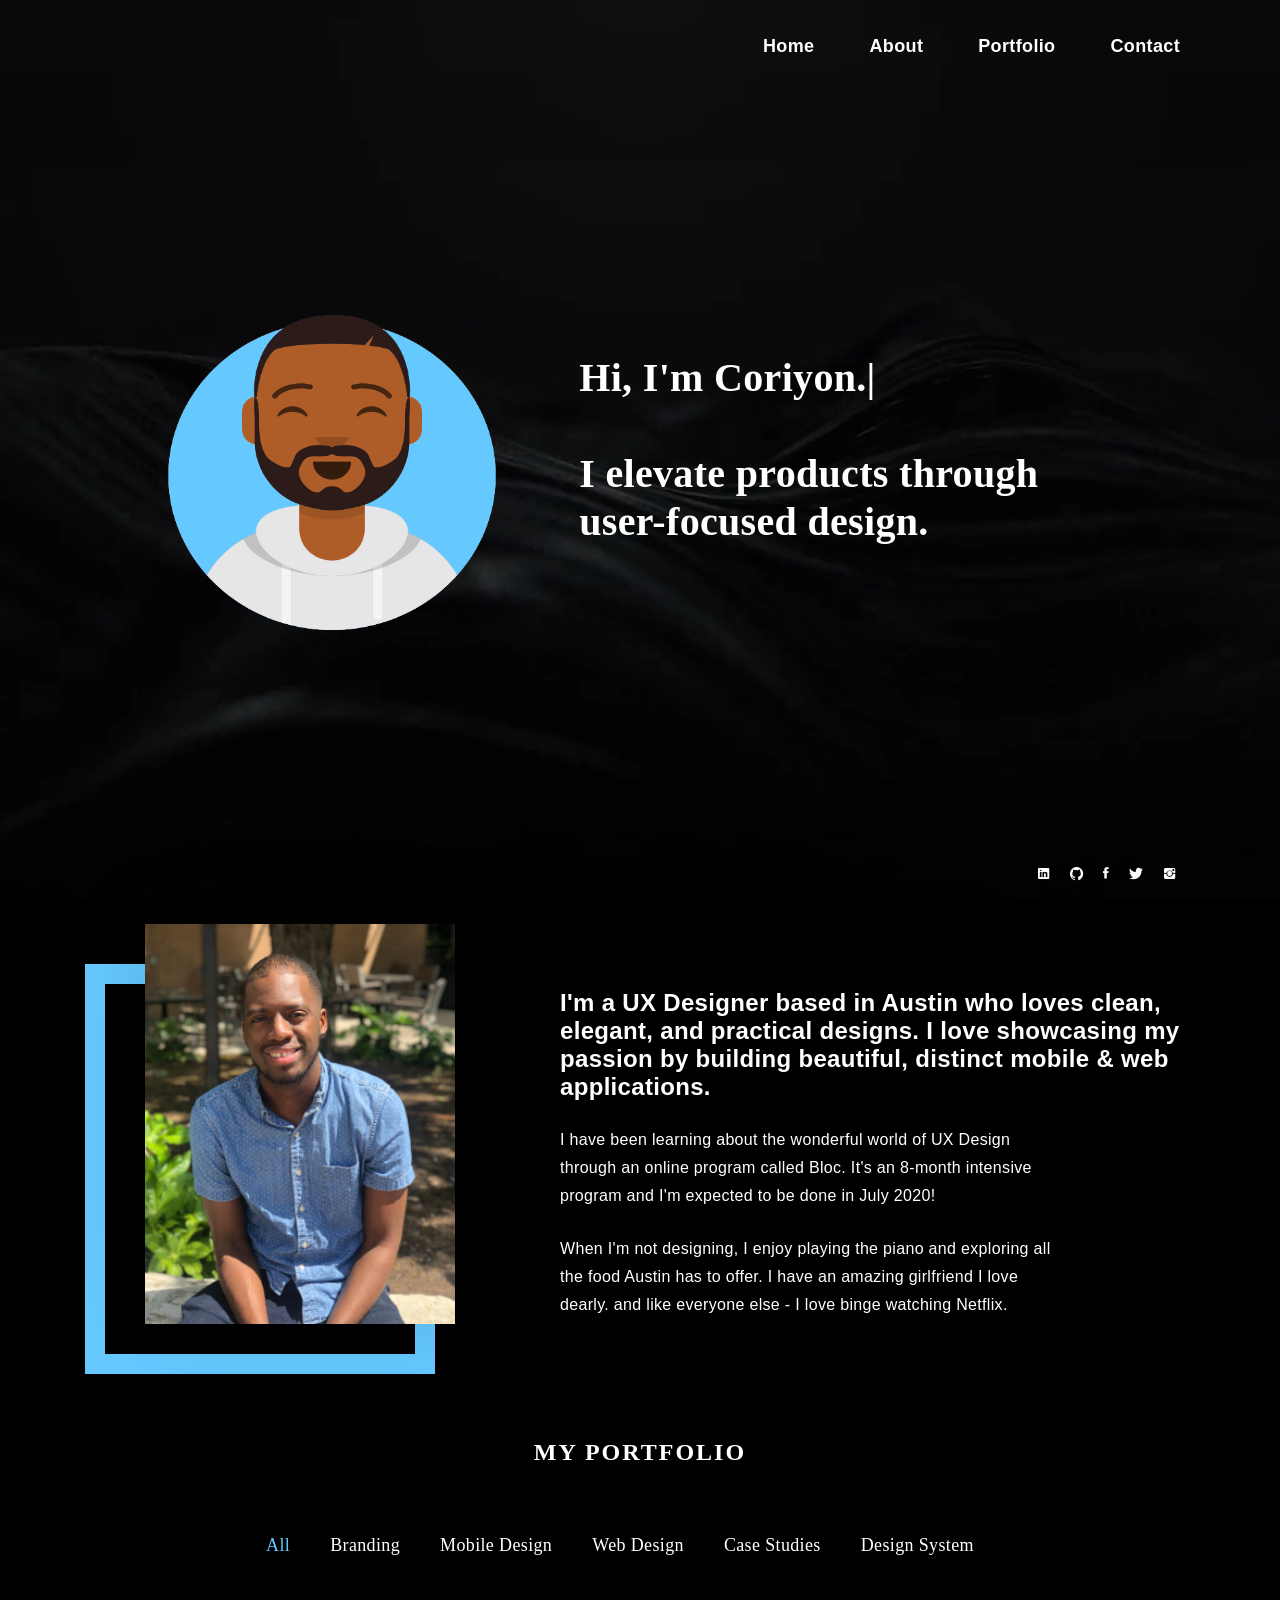
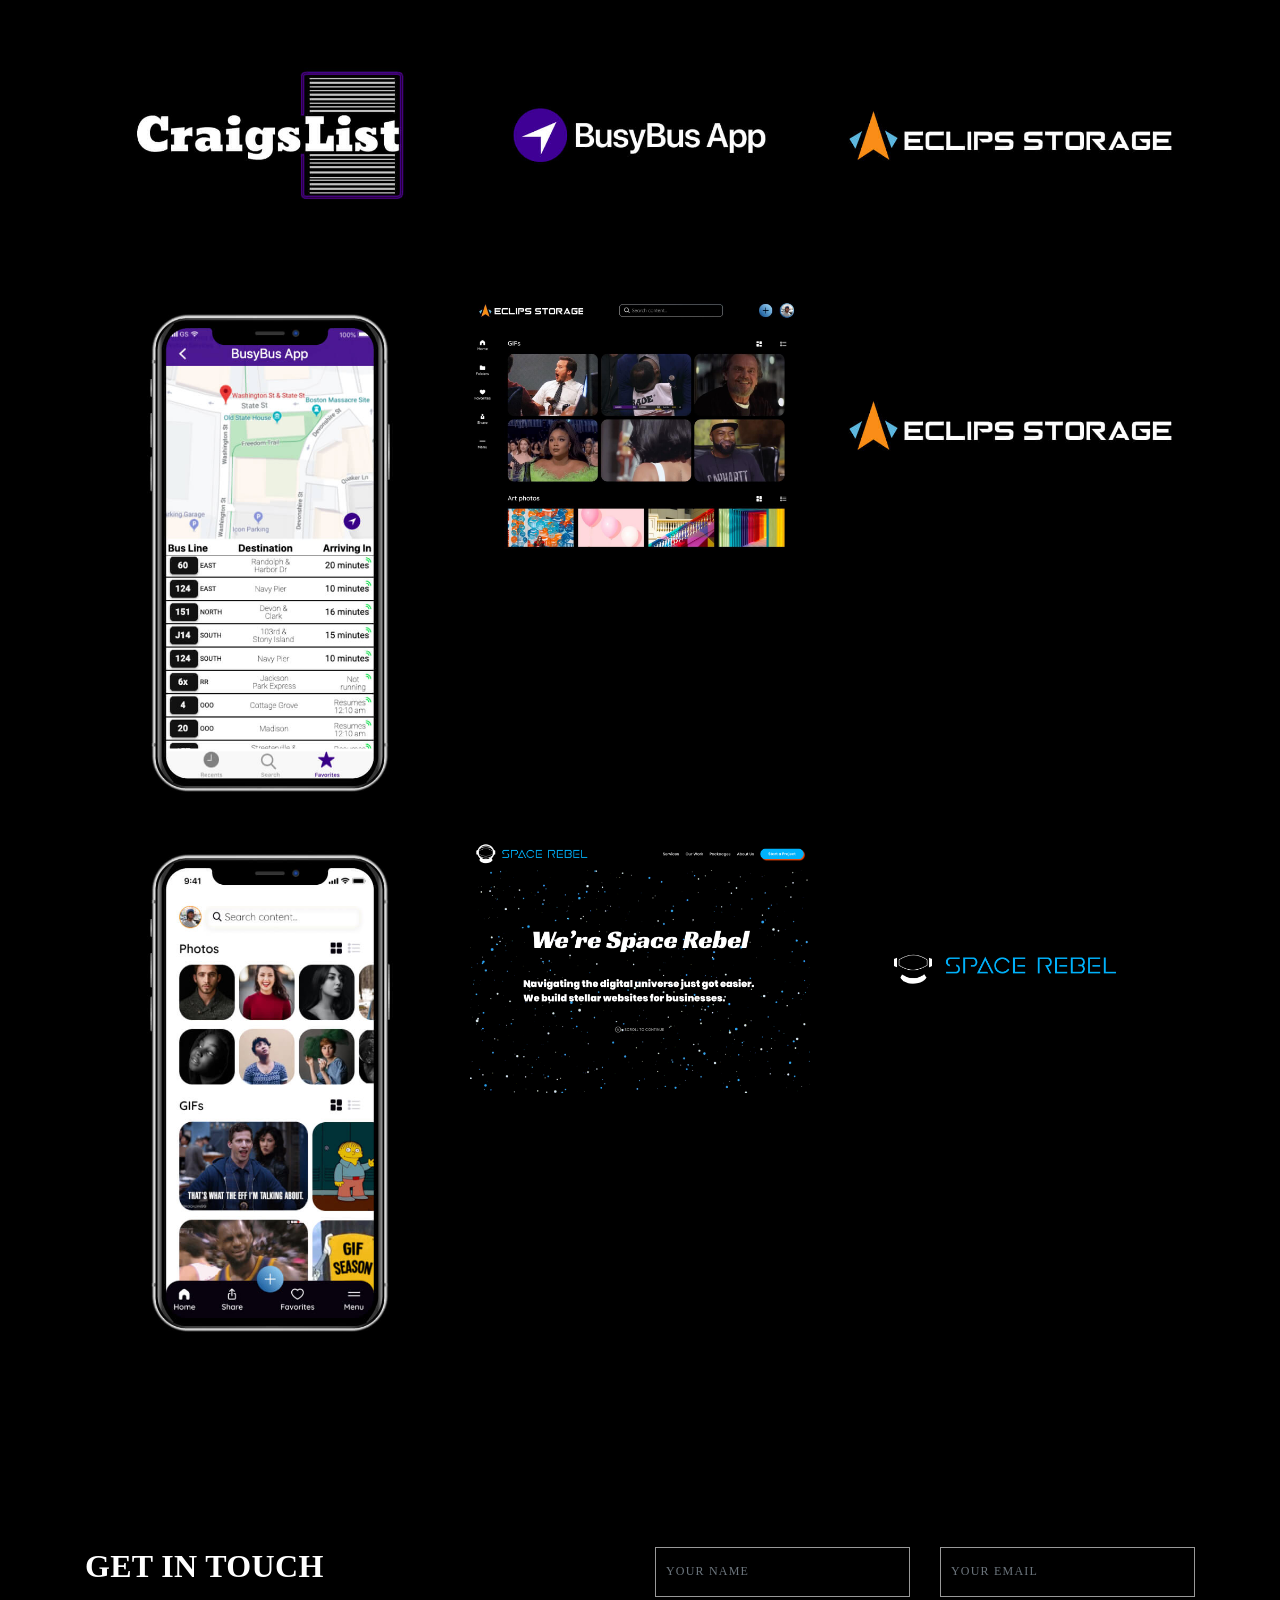
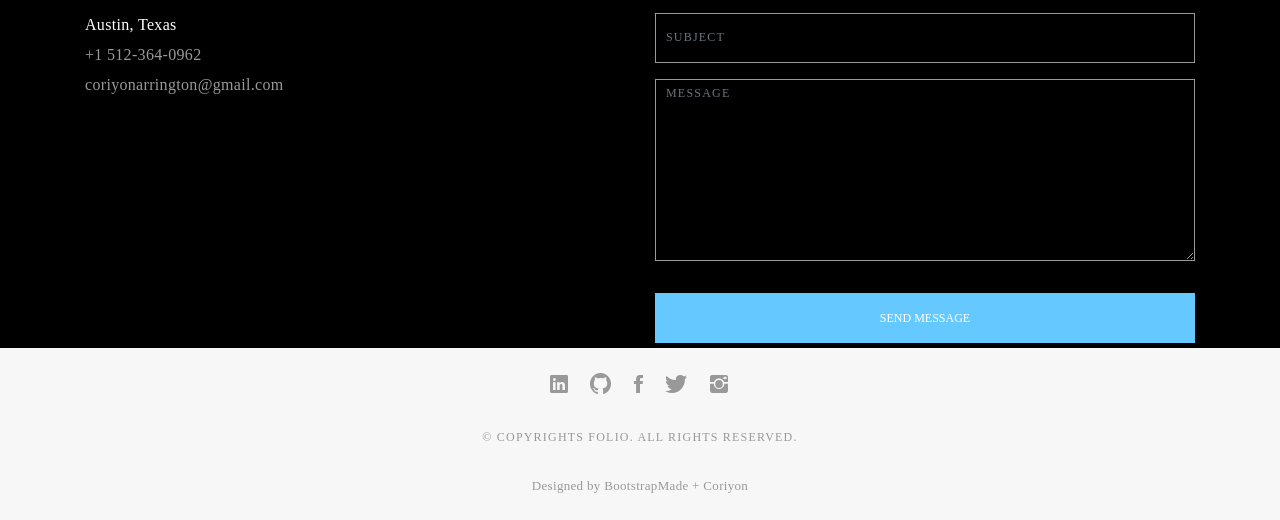
==== index.html @ 3fc9a08c "stopped call link from opening in new browser" ====
<!DOCTYPE html>
<html lang="en">
  <head>
    <meta charset="utf-8" />
    <meta content="width=device-width, initial-scale=1.0" name="viewport" />

    <title>Coriyon Arrington</title>

    <meta property='og:title' content="Coriyon Arrington's Portfolio" />
    <meta property='og:image' content="assets/img/linkshare.jpg" />
    <meta property="og:description" content="I'm a UX Designer based in Austin who loves clean, elegant,
    and practical designs..." />
    <meta property="og:url"content="https://coriyon.com/" />

    <meta name="facebook:" content="assets/img/facebook.jpg">
    <meta name="twitter:" content="assets/img/linkedin.jpg">

    <!-- Favicons -->
    <link href="assets/img/avataaars.png" rel="icon" />
    <link href="assets/img/apple-touch-icon.png" rel="apple-touch-icon" />

    <!-- Google Fonts -->
    <link
      href="https://fonts.googleapis.com/css?family=Poppins:300,300i,400,400i,500,500i,600,600i,700,700i|Playfair+Display:400,400i,500,500i,600,600i,700,700i,900,900i"
      rel="stylesheet"
    />

    <!-- Vendor CSS Files -->
    <link
      href="assets/vendor/bootstrap/css/bootstrap.min.css"
      rel="stylesheet"
    />
    <link href="assets/vendor/hover/hover.min.css" rel="stylesheet" />
    <link href="assets/vendor/ionicons/css/ionicons.min.css" rel="stylesheet" />
    <link href="assets/vendor/venobox/venobox.css" rel="stylesheet" />
    <link
      href="assets/vendor/owl.carousel/assets/owl.carousel.min.css"
      rel="stylesheet"
    />

    <!-- Template Main CSS File -->
    <link href="assets/css/style.css" rel="stylesheet" />

    <!-- =======================================================
  * Template Name: Folio - v2.0.1
  * Template URL: https://bootstrapmade.com/folio-bootstrap-portfolio-template/
  * Author: BootstrapMade.com
  * License: https://bootstrapmade.com/license/
  ======================================================== -->
  </head>

  <body>
    <!-- ======= Navbar ======= -->
    <nav id="main-nav">
      <div class="row">
        <div class="container">
          <!-- <div class="logo">
          <a href="index.html"><img src="assets/img/logo.png" alt="logo"></a>
        </div> -->

          <div class="responsive">
            <i data-icon="m" class="ion-navicon-round"></i>
          </div>

          <ul class="nav-menu list-unstyled">
            <li><a href="#hero" class="smoothScroll">Home</a></li>
            <li><a href="#about" class="smoothScroll">About</a></li>
            <li><a href="#portfolio" class="smoothScroll">Portfolio</a></li>
            <!-- <li><a href="#journal" class="smoothScroll">Blog</a></li> -->
            <li><a href="#contact" class="smoothScroll">Contact</a></li>
          </ul>
        </div>
      </div>
    </nav>
    <!-- End Navbar -->

    <!-- ======= Hero Section ======= -->
    <div id="hero" class="home">
      <div class="container">
        <div class="hero-content">
          <img id="avataaars" src="assets/img/avataaars.png" alt="avatar" />
          <h1>
            Hi, I'm <span class="typed"></span><br /><br />I elevate products
            through<br />
            user-focused design.
          </h1>
          <p class="typed-items" data-typed-person="Coriyon."></p>
          <video id="VideoBG" poster="poster.jpg" playsinline autoplay muted loop>
            <source src="video-bg.mp4" type="video/mp4" />
            <source src="video-bg.webm" type="video/webm" />
          </video>
          <ul class="list-unstyled list-social">
            <li>
              <a href="https://www.linkedin.com/in/coriyonarrington/"
                ><i class="ion-social-linkedin"></i
              ></a>
            </li>
            <li>
              <a href="https://github.com/CoriyonArrington"
                ><i class="ion-social-github"></i
              ></a>
            </li>
            <li>
              <a href="https://www.facebook.com/coriyon"
                ><i class="ion-social-facebook"></i
              ></a>
            </li>
            <li>
              <a href="https://twitter.com/TheCoriSmoove"
                ><i class="ion-social-twitter"></i
              ></a>
            </li>
            <li>
              <a href="https://www.instagram.com/coriyonnn/"
                ><i class="ion-social-instagram"></i
              ></a>
            </li>
          </ul>
        </div>
      </div>
    </div>
    <!-- End Hero -->

    <main id="main">
      <!-- ======= About Section ======= -->
      <div id="about" class="paddsection">
        <div class="container">
          <div class="row justify-content-between">
            <div class="col-lg-4">
              <div class="div-img-bg">
                <div class="about-img">
                  <img
                    src="assets/img/me.jpg"
                    class="img-responsive"
                    alt="me"
                  />
                </div>
              </div>
            </div>

            <div class="col-lg-7">
              <div class="about-descr">
                <p class="p-heading">
                  I'm a UX Designer based in Austin who loves clean, elegant,
                  and practical designs. I love showcasing my passion by building beautiful, distinct mobile & web applications.
                </p>

                 <p class="separator">
                   I have been learning about the wonderful world of UX Design through an online program called Bloc. It's an 8-month intensive program and I'm expected to be done in July 2020!
                 </p>

                <p class="separator">
                  When I'm not designing, I enjoy playing the piano and
                  exploring all the food Austin has to offer. I have an amazing
                  girlfriend I love dearly. and like everyone else - I love binge
                  watching Netflix.
                </p>
              </div>
            </div>
          </div>
        </div>
      </div>
      <!-- End About Section -->

      <!-- ======= Services Section ======= -->
      <!-- <div id="services">
      <div class="container">

        <div class="services-carousel owl-theme">

          <div class="services-block">

            <i class="ion-ios-browsers-outline"></i>
            <span>UI/UX DESIGN</span>
            <p class="separator">To an English person, it will seem like simplified English,told me what </p>

          </div>

          <div class="services-block">

            <i class="ion-ios-lightbulb-outline"></i>
            <span>BRAND IDENTITY</span>
            <p class="separator">To an English person, it will seem like simplified English,told me what </p>

          </div>

          <div class="services-block">

            <i class="ion-ios-color-wand-outline"></i>
            <span>WEB DESIGN</span>
            <p class="separator">To an English person, it will seem like simplified English,told me what </p>

          </div>

          <div class="services-block">

            <i class="ion-social-android-outline"></i>
            <span>MOBILE APPS</span>
            <p class="separator">To an English person, it will seem like simplified English,told me what </p>

          </div>

          <div class="services-block">

            <i class="ion-ios-analytics-outline"></i>
            <span>Analytics</span>
            <p class="separator">To an English person, it will seem like simplified English,told me what </p>

          </div>

          <div class="services-block">

            <i class="ion-ios-camera-outline"></i>
            <span>PHOTOGRAPHY</span>
            <p class="separator">To an English person, it will seem like simplified English,told me what </p>

          </div>

        </div>

      </div>

    </div><!-- End Services Section -->

      <!-- ======= Portfolio Section ======= -->
      <div id="portfolio" class="text-center paddsection">
        <div class="container">
          <div class="section-title text-center">
            <h2>My Portfolio</h2>
          </div>
        </div>

        <div class="container">
          <div class="row">
            <div class="col-md-12">
              <div class="portfolio-list">
                <ul class="nav list-unstyled" id="portfolio-flters">
                  <li class="filter filter-active" data-filter=".all">all</li>
                  <li class="filter" data-filter=".branding">branding</li>
                  <li class="filter" data-filter=".mockups">mobile design</li>
                  <li class="filter" data-filter=".webdesign">web design</li>
                  <li class="filter" data-filter=".casestudies">case studies</li>
                  <li class="filter" data-filter=".designsystem">design system</li>
                  <!-- <li class="filter" data-filter=".photography">photography</li> -->
                </ul>
              </div>

              <div class="portfolio-container">
                <div class="col-lg-4 col-md-6 portfolio-thumbnail all branding">
                  <a
                    class="popup-img"
                    href="https://www.figma.com/proto/xo00ZZnhO0f7jzDENdCLJH/Craigslist-Logo-Redesign?node-id=17%3A0&viewport=174%2C406%2C0.5116689205169678&scaling=scale-down-width"
                  >
                    <img src="assets/img/portfolio/1.jpg" alt="img" />
                  </a>
                </div>

                <div
                  class="col-lg-4 col-md-6 portfolio-thumbnail all casestudies"
                >
                  <a
                    class="popup-img"
                    href="https://my.visme.co/view/ojqr3yve-fundamentals-presentation-4"
                  >
                    <img src="assets/img/portfolio/7.jpg" alt="img" />
                  </a>
                </div>

                <div class="col-lg-4 col-md-6 portfolio-thumbnail all branding">
                  <a
                    class="popup-img"
                    href="https://www.figma.com/proto/FJ9Vb8gAfj0sWk7hQT8lwo/UX-Intensive?node-id=585%3A21716&viewport=1032%2C840%2C0.057067811489105225&scaling=scale-down-width"
                  >
                    <img src="assets/img/portfolio/3.jpg" alt="img" />
                  </a>
                </div>

                <div class="col-lg-4 col-md-6 portfolio-thumbnail all mockups">
                  <a class="popup-img" href="https://coriyonarrington.github.io/frontend-challenge/">
                    <img src="assets/img/portfolio/2.jpg" alt="img" />
                  </a>
                </div>

                <div
                  class="col-lg-4 col-md-6 portfolio-thumbnail webdesign"
                >
                  <a
                    class="popup-img"
                    href="https://www.figma.com/proto/FJ9Vb8gAfj0sWk7hQT8lwo/UX-Intensive?node-id=563%3A6667&viewport=-577%2C-468%2C0.09053030610084534&scaling=scale-down-width"
                  >
                    <img srcset="assets/img/portfolio/6.jpg 340w" alt="img" />
                  </a>
                </div>

                <div class="col-lg-4 col-md-6 portfolio-thumbnail casestudies">
                  <a
                    class="popup-img"
                    href="https://www.figma.com/proto/FJ9Vb8gAfj0sWk7hQT8lwo/UX-Intensive?node-id=691%3A25486&viewport=629%2C325%2C0.05882430449128151&scaling=scale-down-width"
                  >
                    <img src="assets/img/portfolio/3.jpg" alt="img" />
                  </a>
                </div>

                <div class="col-lg-4 col-md-6 portfolio-thumbnail all mockups">
                  <a
                    class="popup-img"
                    href="https://www.figma.com/proto/FJ9Vb8gAfj0sWk7hQT8lwo/UX-Intensive?node-id=180%3A945&viewport=62%2C366%2C0.0221002995967865&scaling=scale-down"
                  >
                    <img src="assets/img/portfolio/4.jpg" alt="img" />
                  </a>
                </div>

                <div
                  class="col-lg-4 col-md-6 portfolio-thumbnail all webdesign"
                >
                  <a
                    class="popup-img"
                    href="https://www.figma.com/proto/s2TnXNvW1nibCOChJrGayd/Our-Portfolio-Website?node-id=412%3A1449&viewport=152%2C131%2C0.15433384478092194&scaling=scale-down-width"
                  >
                    <img src="assets/img/portfolio/5.jpg" alt="img" />
                  </a>
                </div>

                <div
                  class="col-lg-4 col-md-6 portfolio-thumbnail all designsystem"
                >
                  <a
                    class="popup-img"
                    href="https://www.figma.com/proto/s2TnXNvW1nibCOChJrGayd/Space-Rebel?node-id=483%3A2061&viewport=1136%2C338%2C0.13575294613838196&scaling=scale-down-width"
                  >
                    <img src="assets/img/portfolio/8.jpg" alt="img" />
                  </a>
                </div>
              </div>
            </div>
          </div>
        </div>
      </div>
      <!-- End Portfolio Section -->

      <!-- ======= Journal Section ======= -->
      <!-- <div id="journal" class="text-left paddsection">

      <div class="container">
        <div class="section-title text-center">
          <h2>journal</h2>
        </div>
      </div>

      <div class="container">
        <div class="journal-block">
          <div class="row">

            <div class="col-lg-4 col-md-6">
              <div class="journal-info">

                <a href="blog-single.html"><img src="assets/img/blog-post-1.jpg" class="img-responsive" alt="img"></a>

                <div class="journal-txt">

                  <h4><a href="blog-single.html">SO LETS MAKE THE MOST IS BEAUTIFUL</a></h4>
                  <p class="separator">To an English person, it will seem like simplified English
                  </p>

                </div>

              </div>
            </div>

            <div class="col-lg-4 col-md-6">
              <div class="journal-info">

                <a href="blog-single.html"><img src="assets/img/blog-post-2.jpg" class="img-responsive" alt="img"></a>

                <div class="journal-txt">

                  <h4><a href="#blog-single.html">WE'RE GONA MAKE DREAMS COMES</a></h4>
                  <p class="separator">To an English person, it will seem like simplified English
                  </p>

                </div>

              </div>
            </div>

            <div class="col-lg-4 col-md-6">
              <div class="journal-info">

                <a href="blog-single.html"><img src="assets/img/blog-post-3.jpg" class="img-responsive" alt="img"></a>

                <div class="journal-txt">

                  <h4><a href="blog-single.html">NEW LIFE CIVILIZATIONS TO BOLDLY</a></h4>
                  <p class="separator">To an English person, it will seem like simplified English
                  </p>

                </div>

              </div>
            </div>

          </div>
        </div>
      </div>

    </div><!-- End Journal Section -->

      <!-- ======= Contact Section ======= -->
      <div id="contact" class="paddsection">
        <div class="container">
          <div class="contact-block1">
            <div class="row">
              <div class="col-lg-6">
                <div class="contact-contact">
                  <h2 class="mb-30">GET IN TOUCH</h2>

                  <ul class="contact-details">
                    <li><a>Austin, Texas</a></li>
                    <li><a href="tel:5123640962" onclick="confirm(Call Coriyon)">+1 512-364-0962</a></li>
                    <li><a href="mailto: coriyonarrington@gmail.com">coriyonarrington@gmail.com</a></li>
                  </ul>
                </div>
              </div>

              <div class="col-lg-6">
                <form
                  action="forms/contact.php"
                  method="post"
                  role="form"
                  class="php-email-form"
                >
                  <div class="row">
                    <div class="col-lg-6">
                      <div class="form-group contact-block1">
                        <input
                          type="text"
                          name="name"
                          class="form-control"
                          id="name"
                          placeholder="Your Name"
                          data-rule="minlen:4"
                          data-msg="Please enter at least 4 chars"
                        />
                        <div class="validate"></div>
                      </div>
                    </div>

                    <div class="col-lg-6">
                      <div class="form-group">
                        <input
                          type="email"
                          class="form-control"
                          name="email"
                          id="email"
                          placeholder="Your Email"
                          data-rule="email"
                          data-msg="Please enter a valid email"
                        />
                        <div class="validate"></div>
                      </div>
                    </div>

                    <div class="col-lg-12">
                      <div class="form-group">
                        <input
                          type="text"
                          class="form-control"
                          name="subject"
                          id="subject"
                          placeholder="Subject"
                          data-rule="minlen:4"
                          data-msg="Please enter at least 8 chars of subject"
                        />
                        <div class="validate"></div>
                      </div>
                    </div>

                    <div class="col-lg-12">
                      <div class="form-group">
                        <textarea
                          class="form-control"
                          name="message"
                          rows="12"
                          data-rule="required"
                          data-msg="Please write something for us"
                          placeholder="Message"
                        ></textarea>
                        <div class="validate"></div>
                      </div>
                    </div>

                    <div class="col-lg-12 mb-3">
                      <div class="loading">Loading</div>
                      <div class="error-message"></div>
                      <div class="sent-message">
                        Your message has been sent. Thank you!
                      </div>
                    </div>

                    <div class="col-lg-12">
                      <input
                        type="submit"
                        class="btn btn-defeault btn-send"
                        value="Send message"
                      />
                    </div>
                  </div>
                </form>
              </div>
            </div>
          </div>
        </div>
      </div>
      <!-- End Contact Section -->
    </main>
    <!-- End #main -->

    <!-- ======= Footer ======= -->
    <div id="footer" class="text-center">
      <div class="container">
        <div class="socials-media text-center">
          <ul class="list-unstyled list-social">
            <li>
              <a href="https://www.linkedin.com/in/coriyonarrington/"
                ><i class="ion-social-linkedin"></i
              ></a>
            </li>
            <li>
              <a href="https://github.com/CoriyonArrington"
                ><i class="ion-social-github"></i
              ></a>
            </li>
            <li>
              <a href="https://www.facebook.com/coriyon"
                ><i class="ion-social-facebook"></i
              ></a>
            </li>
            <li>
              <a href="https://twitter.com/TheCoriSmoove"
                ><i class="ion-social-twitter"></i
              ></a>
            </li>
            <li>
              <a href="https://www.instagram.com/coriyonnn/"
                ><i class="ion-social-instagram"></i
              ></a>
            </li>
          </ul>
        </div>

        <p>&copy; Copyrights Folio. All rights reserved.</p>

        <div class="credits">
          <!--
        All the links in the footer should remain intact.
        You can delete the links only if you purchased the pro version.
        Licensing information: https://bootstrapmade.com/license/
        Purchase the pro version with working PHP/AJAX contact form: https://bootstrapmade.com/buy/?theme=Folio
      -->
          Designed by <a>BootstrapMade + Coriyon</a>
        </div>
      </div>
    </div>
    <!-- End Footer -->

    <!-- Vendor JS Files -->
    <script src="assets/vendor/jquery/jquery.min.js"></script>
    <script src="assets/vendor/bootstrap/js/bootstrap.bundle.min.js"></script>
    <script src="assets/vendor/jquery.easing/jquery.easing.min.js"></script>
    <script src="assets/vendor/php-email-form/validate.js"></script>
    <script src="assets/vendor/typed/typed.js"></script>
    <script src="assets/vendor/jquery-sticky/jquery.sticky.js"></script>
    <script src="assets/vendor/isotope-layout/isotope.pkgd.min.js"></script>
    <script src="assets/vendor/venobox/venobox.min.js"></script>
    <script src="assets/vendor/owl.carousel/owl.carousel.min.js"></script>

    <!-- Template Main JS File -->
    <script src="assets/js/main.js"></script>
  </body>
</html>
---- assets/css/style.css ----
/**
* Template Name: Folio - v2.0.1
* Template URL: https://bootstrapmade.com/folio-bootstrap-portfolio-template/
* Author: BootstrapMade.com
* License: https://bootstrapmade.com/license/
*/

/*--------------------------------------------------------------
# General
--------------------------------------------------------------*/
body {
  background: #000;
  color: #fff;
  font-family: 'Nunito', serif;
  font-size: 16px;
  font-weight: 200;
  line-height: 20px;
  letter-spacing: 0.02em;
  overflow-x: hidden;
  margin: 0 auto;
  padding: 0;
  -ms-box-sizing: border-box;
  -o-box-sizing: border-box;
  box-sizing: border-box;
  -webkit-font-smoothing: antialiased;
}

h1,
h2,
h3,
h4,
h5,
h6 {
  margin: 0;
}

h2 {
  color: #fff;
  font-weight: 600;
}

h3 {
  color: #fff;
  font-weight: 900px;
}

h4 {
  color: #292929;
  font-size: 14px;
  font-weight: 600;
}

a {
  color: #999999;
  text-decoration: none !important;
  transition: all 0.5s ease-in-out 0s;
}

a:hover {
  transition: all 0.5s ease-in-out 0s;
}

a:hover,
a:focus {
  color: #65c9ff;
  text-decoration: underline;
}

nav ul li a {
  padding: 2px 0 0 0;
  position: relative;
  display: block;
  font-size: 18px;
  color: #999999;
  letter-spacing: 0.1em;
  font-family: 'Nunito Sans', serif;
  font-weight: 600;
  line-height: 14px;
  text-transform: uppercase;
  transition: all 0.5s ease-in-out 0s;
}

p {
  margin: 25px 0;
  padding: 0;
  font-size: 15px;
  color: #999999;
  line-height: 28px;
}

::-moz-selection {
  background: #65c9ff;
  color: #fff;
}

::selection {
  background: #65c9ff;
  color: #fff;
}

.btn {
  background: #65c9ff;
  border: medium none;
  border-radius: 0;
  color: #fff;
  font-size: 12px;
  height: 50px;
  line-height: 50px;
  padding: 0 30px;
  text-transform: uppercase;
}

.btn:hover,
.btn:focus {
  color: #fff;
}

.padDiv {
  padding: 30px 20px;
}

.section-title {
  margin-bottom: 70px;
}

.section-title h2 {
  font-size: 24px;
  letter-spacing: 2px;
  text-transform: uppercase;
  color: #fff;
}

.form-control {
  background-color: transparent;
  border: 1px solid #999;
  border-radius: 0;
  color: #999999;
  font-size: 12px;
  font-weight: 500;
  height: 50px;
  letter-spacing: 0.1em;
  padding-left: 10px;
  margin: 0 0 25px 0;
  line-height: 14px;
  text-transform: uppercase;
}

.form-control:focus {
  box-shadow: none;
  outline: 0 none;
}

.paddsection {
  padding-top: 64px;
  /* padding-bottom: 64px; */
}

.paddsections {
  padding-top: 90px;
  padding-bottom: 90px !important;
}

.hvr-shutter-in-horizontal::before {
  background: #333;
}

.hvr-shutter-in-horizontal:hover {
  background: #65c9ff;
}

.mb-30 {
  margin-bottom: 30px;
}

/*--------------------------------------------------------------
# Navbar
--------------------------------------------------------------*/
nav {
  position: fixed;
  background: transparent;
  z-index: 1000;
  width: 100%;
  padding: 20px;
  display: block;
  box-shadow: 0px 2px 92px 0px rgba(0, 0, 0, 0.18);
}

.nav-menu {
  float: right;
  line-height: 32px;
  margin-bottom: 0;
  padding-top: 16px;
}

nav ul li {
  float: left;
  margin-right: 15px;
  font-family: 'Nunito Sans', sans-serif;
  font-size: 18px;
  margin-left: 40px;
}

nav ul li a {
  padding: 2px 0 0 0;
  position: relative;
  display: block;
  font-size: 18px;
  color: #fff;
  font-family: 'Nunito Sans', sans-serif;
  font-weight: 600;
  line-height: 16px;
  text-transform: uppercase;
  letter-spacing: 0.02em;
  text-transform: capitalize;
}

.logo {
  float: left;
}

.logo img {
  width: 100px;
  height: 50px;
}

.responsive {
  display: none;
  font-size: 23px;
}

.active {
  color: #afafaf;
}

/*--------------------------------------------------------------
# Hero
--------------------------------------------------------------*/
#hero {
  /* background: url("../img/home-bg.jpg") repeat scroll center center/cover; */
  height: 100vh;
  width: 100%;
}

#VideoBG {
  width: 100%;
  height: 100%;
  position: absolute;
  max-width: 100%;
  overflow: hidden;
  background-size: cover;
  background-position: top center;
  top: 0;
  left: 0;
  z-index: -4;
  object-fit: cover;
}

#avataaars {
  width: 40vh;
  height: 40vh;
  margin: 0 auto;
}

.list-unstyled {
  display: flex;
  flex-flow: row nowrap;
  align-content: space-between;
  justify-content: flex-end;

  align-self: flex-end;
}

#hero .hero-content {
  height: 100vh;
  text-align: left;
  width: 100%;
  display: flex;
  flex-direction: column;
  justify-content: space-evenly;
}
@media only screen and (min-width: 1200px) {
  #hero .hero-content {
    align-items: center;
    flex-direction: row;
    justify-content: center;
  }

  .hero-content h1 {
    text-align: center;
  }
}

@media only screen and (min-width: 320px) and (max-width: 1199px){
  .portfolio-thumbnail img {
    border: 1px solid gray;
  }
}

.hero-content h1 {
  font-size: 40px; /* original size 56 */
  color: #fff;
  font-weight: 900;
  text-align: left;
}

.hero-content p {
  font-size: 16px;
  letter-spacing: 3px;
  margin-top: 0;
  margin-bottom: 30px;
  text-transform: capitalize;
  color: #fff;
  font-weight: 500;
}

.hero-content .list-social li {
  float: left;
  margin-right: 20px;
}

.hero-content .list-social li i {
  color: #fff;
  font-size: 15px;
}

/*-----------------------------------------------------------------------------------*/
/*  About
/*-----------------------------------------------------------------------------------*/
#about {
  width: 100%;
  height: auto;
  background: #000000;
  padding-top: 64px;
}

#about .div-img-bg {
  padding-bottom: 30px;
  border: 20px solid #65c9ff;
}

#about .div-img-bg .about-img img {
  width: 100%;
  box-shadow: 0px 0px 85px 0px rgba(0, 0, 0, 0.14);
  margin-top: -60px;
  margin-left: 40px;
  height: 400px;
  -o-object-fit: cover;
  object-fit: cover;
}

#about .about-descr .p-heading {
  font-family: 'Nunito', sans-serif;
  font-size: 24px;
  font-weight: 600;
  text-align: left;
  color: #ffffff;
}

#about .about-descr .separator {
  max-width: 80%;
  margin-bottom: 0;
  text-align: left;
  color: #ffffff;
  font-family: 'Nunito', sans-serif;
  font-size: 16px;
  font-weight: 200;
}

/*--------------------------------------------------------------
# Services
--------------------------------------------------------------*/
#services {
  background: #f7f7f7;
  position: relative;
  padding-bottom: 80px;
}

.owl-item {
  float: left;
}

.services-block span {
  margin: 10px 0;
  position: relative;
  font-size: 13px;
  color: #292929;
  letter-spacing: 0.1em;
  font-weight: 500;
  text-transform: uppercase;
  display: block;
}

.services-block .separator {
  margin: 0;
  font-size: 13px;
  line-height: 22px;
}

.services-block i {
  font-size: 44px;
  color: #65c9ff;
  line-height: 44px;
}

.services-carousel .owl-stage-outer {
  overflow: hidden;
}

.services-carousel .owl-dots {
  margin-top: 5px;
  text-align: center;
}

.services-carousel .owl-dot {
  display: inline-block;
  margin: 0 5px;
  width: 12px !important;
  height: 12px !important;
  border-radius: 50%;
  border: 0;
  padding: 0 !important;
  background-color: #ddd;
  cursor: pointer;
}

.services-carousel .owl-dot.active {
  background-color: #65c9ff;
}

.owl-nav {
  display: none;
}

/*--------------------------------------------------------------
# Portfolio
--------------------------------------------------------------*/
#portfolio {
  position: relative;
  padding-bottom: 50px;
}

#portfolio .portfolio-list {
  margin-bottom: 50px;
}

#portfolio .portfolio-list .nav {
  display: inline-block;
  margin: 0;
}

#portfolio .portfolio-list .nav li {
  margin: 0 40px 0 0;
  float: left;
  font-size: 18px;
  color: #ffffff;
  line-height: 16px;
  cursor: pointer;
  font-family: 'Nunito', serif;
  font-weight: 400;
  letter-spacing: 0.02em;
  text-transform: capitalize;
  transition: all 0.5s ease-in-out 0s;
}

#portfolio .portfolio-list .nav li:hover,
#portfolio .portfolio-list .nav li.filter-active {
  color: #65c9ff;
  transition: all 0.5s ease-in-out 0s;
}

#portfolio .portfolio-container {
  display: inline-block;
  margin-bottom: 50px;
  width: 100%;
}

.portfolio-thumbnail {
  margin-bottom: 30px;
  overflow: hidden;
  min-height: 260px;
}

.portfolio-thumbnail img {
  max-width: 100%;
}

.popup-img img:hover {
  border: 4px solid #65c9ff;
}

/*--------------------------------------------------------------
# Journal
--------------------------------------------------------------*/
#journal,
#journal-blog {
  height: auto;
  width: 100%;
  background: #f7f7f7;
  padding-bottom: 60px;
  position: relative;
}

#journal-blog {
  background: #fff;
  padding-bottom: 30px;
}

#journal .journal-block {
  display: inline-block;
  height: auto;
  width: 100%;
}

#journal .journal-block .journal-info {
  position: relative;
}

.journal-block .journal-info img {
  max-width: 100%;
}

.journal-block .journal-info .journal-txt {
  padding: 25px 0px;
  position: relative;
}

.journal-block .journal-info .journal-txt h4 a {
  display: block;
  font-size: 19px;
  line-height: 24px;
  margin: 0 0 13px 0;
  font-weight: 500;
  color: #292929;
  transition: all 0.5s ease-in-out 0s;
}

.journal-block .journal-info .journal-txt h4 a:hover {
  color: #65c9ff;
  transition: all 0.5s ease-in-out 0s;
}

.journal-block .journal-info .journal-txt p {
  margin: 0;
  font-size: 14px;
  line-height: 24px;
}

/*--------------------------------------------------------------
# Journal
--------------------------------------------------------------*/
#contact {
  height: auto;
  width: 100%;
}

.contact-details {
  list-style: none;
  margin: 0;
  padding: 0;
}

.contact-details li {
  padding-bottom: 10px;
}

#contact input,
#contact textarea {
  width: 100%;
  margin-bottom: 5px;
}

.php-email-form .validate {
  display: none;
  color: red;
  margin: 0 0 20px 0;
  font-weight: 400;
  font-size: 13px;
}

.php-email-form .error-message {
  display: none;
  color: #fff;
  background: #ed3c0d;
  text-align: center;
  padding: 15px;
  font-weight: 600;
}

.php-email-form .sent-message {
  display: none;
  color: #fff;
  background: #18d26e;
  text-align: center;
  padding: 15px;
  font-weight: 600;
}

.php-email-form .loading {
  display: none;
  background: #fff;
  text-align: center;
  padding: 15px;
}

.php-email-form .loading:before {
  content: '';
  display: inline-block;
  border-radius: 50%;
  width: 24px;
  height: 24px;
  margin: 0 10px -6px 0;
  border: 3px solid #18d26e;
  border-top-color: #eee;
  -webkit-animation: animate-loading 1s linear infinite;
  animation: animate-loading 1s linear infinite;
}

@-webkit-keyframes animate-loading {
  0% {
    transform: rotate(0deg);
  }
  100% {
    transform: rotate(360deg);
  }
}

@keyframes animate-loading {
  0% {
    transform: rotate(0deg);
  }
  100% {
    transform: rotate(360deg);
  }
}

/*--------------------------------------------------------------
# Blog
--------------------------------------------------------------*/
/*  Navbar fixd page */
.subpage-nav {
  display: block !important;
  position: relative;
}
.main-nav-black {
  background-color: black;
}

/*-----------------------------------------------------------------------------------*/
/*  /* Single page */
/*-----------------------------------------------------------------------------------*/
/* main content */
.main-content {
  background: #f7f7f7;
}

.main-content .container-main {
  display: inline-block;
  width: 100%;
}

.main-content .container-main .block-main {
  margin-bottom: 30px;
  overflow: hidden;
}

.container-main .block-main .content-main {
  background: #fff none repeat scroll 0 0;
  display: inline-block;
  width: 100%;
}

.journal-txt h4 a {
  display: block;
  font-size: 19px;
  line-height: 24px;
  margin: 0 0 13px 0;
  font-weight: 500;
  color: #292929;
  transition: all 0.5s ease-in-out 0s;
}

.journal-txt h4 a:hover {
  color: #65c9ff;
  transition: all 0.5s ease-in-out 0s;
}

.post-meta ul li {
  font-size: 12px;
  font-weight: normal;
  margin-left: 8px;
  margin-right: 8px;
  text-transform: capitalize;
  display: inline-block;
  float: none;
}

.content-main .post-meta a {
  color: #a2a2a2;
  margin-left: 5px;
}

/* Commonts */
.comments {
  background: #fff;
}

.entry-comments h6 {
  margin-right: 10px;
  font-size: 13px;
  letter-spacing: 0.1em;
  font-weight: 500;
}

.entry-comments-item {
  margin-top: 40px;
  padding-bottom: 40px;
  border-bottom: 1px solid #f2f2f2;
}

.entry-comments-avatar {
  position: absolute;
  display: block;
  border-radius: 50%;
  width: 60px;
  height: 60px;
}

.entry-comments-body {
  padding-left: 86px;
}

.entry-comments-author {
  margin-right: 10px;
  font-size: 13px;
  color: #292929;
  letter-spacing: 0.1em;
  font-weight: 500;
}

.rep {
  font-size: 13px;
  color: #292929;
  letter-spacing: 0.1em;
  font-weight: 500;
  text-transform: capitalize;
}

.entry-comments span a {
  font-size: 13px;
  color: #999;
}

.entry-comments-reply {
  padding-left: 10%;
}

/* Commonts form */
.cmt {
  background: #fff;
}

blockquote {
  padding: 40px;
  background-color: #f2f2f2;
  margin: 30px 0;
  border: none;
  border-left: 4px solid #65c9ff;
}

/*--------------------------------------------------------------
# Footer
--------------------------------------------------------------*/
#footer {
  background: #f7f7f7;
  padding-top: 24px;
  padding-bottom: 24px;
}

#footer .socials-media {
  width: 100%;
}

#footer .socials-media ul {
  display: inline-block;
  float: none;
  margin: 0 0 20px 0;
}

#footer .socials-media ul li {
  float: left;
  margin-left: 10px;
  margin-right: 10px;
}

#footer .socials-media ul li a {
  font-size: 24px;
  color: #999;
  letter-spacing: 0.1em;
  font-weight: 500;
  background: transparent;
  text-transform: uppercase;
  transition: all 0.5s ease-in-out 0s;
}

#footer .socials-media ul li a:hover {
  color: #65c9ff;
  transition: all 0.5s ease-in-out 0s;
}

#footer p {
  font-size: 12px;
  letter-spacing: 0.1em;
  font-weight: 500;
  margin-top: 0;
  text-transform: uppercase;
}

.credits {
  font-size: 13px;
  color: #999999;
}

/** Width between 1200x to 0
 *  ~~~~~~~~~~~~~~~~~~~~~~~~~~~~~~~~~~~~
 */
/** Width between 992px to 1199px
 *  ~~~~~~~~~~~~~~~~~~~~~~~~~~~~~~~~~~~~
 */
/** Width between 768px to 991px
 *  ~~~~~~~~~~~~~~~~~~~~~~~~~~~~~~~~~~~~
 */
@media (min-width: 768px) and (max-width: 991px) {
  /* Navbar */
  nav {
    padding: 10px 15px;
  }
  .nav-menu {
    margin-top: 40px;
    display: none;
    float: none;
    width: 100%;
  }
  .nav-menu li {
    float: none;
    width: 100%;
    text-align: center;
    border-top: 1px solid #f7f7f7;
    line-height: 45px;
    margin-left: 0;
    padding-top: 10px;
    padding-bottom: 10px;
  }
  .responsive {
    float: right;
    padding-top: 15px;
    display: block;
  }
  /* About */
  .head-info .header-content .cmaster h1 {
    font-size: 32px;
  }
  #about .div-img-bg {
    padding: 0;
  }
  #about .div-img-bg .about-img img {
    margin-top: 0%;
    margin-left: calc(0% - 0px);
  }
  #about .about-descr .p-heading {
    font-size: 20px;
  }
  #about .about-descr .separator {
    max-width: 100%;
    margin-bottom: 0;
  }
  /* portfolio */
  #portfolio .portfolio-list .nav li {
    float: none;
    margin: 20px;
    display: inline-block;
  }
  /* journal */
  #journal .journal-block .journal-info {
    margin-bottom: 30px;
  }
  /* Contact */
  .contact-contact {
    margin-bottom: 30px;
  }
  /* Footer */
  #footer .socials-media ul li {
    margin-right: 0;
    margin-left: 0;
    float: none;
    display: inline-block;
  }
}

/** Width between 767px to 0
 *  ~~~~~~~~~~~~~~~~~~~~~~~~~~~~~~~~~~~~
 */
@media (max-width: 767px) {
  /* Navbar */
  nav {
    padding: 20px 15px;
  }
  .nav-menu {
    margin-top: 40px;
    display: none;
    float: none;
    width: 100%;
  }
  .nav-menu li {
    float: none;
    width: 100%;
    text-align: center;
    border-top: 1px solid #f7f7f7;
    line-height: 45px;
    margin-left: 0;
    padding-top: 10px;
    padding-bottom: 10px;
  }
  .responsive {
    float: right;
    padding-top: 15px;
    display: block;
  }

  /* About */
  .head-info .header-content h1 {
    font-size: 32px;
  }
  #about .div-img-bg {
    padding: 0;
  }
  #about .div-img-bg .about-img img {
    margin-top: 0%;
    margin-left: calc(0% - 0px);
  }
  #about .about-descr .p-heading {
    font-size: 20px;
  }
  #about .about-descr .separator {
    max-width: 100%;
    margin-bottom: 0;
  }
  /* portfolio */
  #portfolio .portfolio-list .nav li {
    float: none;
    margin: 20px;
    display: inline-block;
  }
  /* journal */
  #journal .journal-block .journal-info {
    margin-bottom: 30px;
  }
  /* Contact */
  .contact-contact {
    margin-bottom: 30px;
  }
  /* Footer */
  #footer .socials-media ul li {
    margin-right: 0;
    margin-left: 0;
    float: none;
    display: inline-block;
  }
}

/** Width between 600px to 0
 *  ~~~~~~~~~~~~~~~~~~~~~~~~~~~~~~~~~~~~
 */
@media (max-width: 600px) {
  /* Navbar */
  nav {
    padding: 20px 15px;
  }
  .nav-menu {
    margin-top: 40px;
    display: none;
    float: none;
    width: 100%;
  }
  .nav-menu li {
    float: none;
    width: 100%;
    text-align: center;
    border-top: 1px solid #f7f7f7;
    line-height: 45px;
    margin-left: 0;
    padding-top: 10px;
    padding-bottom: 10px;
  }
  .responsive {
    float: right;
    padding-top: 15px;
    display: block;
  }
  /* About */
  .head-info .header-content h1 {
    font-size: 32px;
  }
  #about .div-img-bg {
    padding: 0;
  }
  #about .div-img-bg .about-img img {
    margin-top: 0%;
    margin-left: calc(0% - 0px);
  }
  #about .about-descr .p-heading {
    font-size: 20px;
  }
  #about .about-descr .separator {
    max-width: 100%;
    margin-bottom: 0;
  }
  /* portfolio */
  #portfolio .portfolio-list .nav li {
    float: none;
    margin: 10px;
    display: inline-block;
  }
  /* journal */
  #journal .journal-block .journal-info {
    margin-bottom: 30px;
  }
  /* Contact */
  .contact-contact {
    margin-bottom: 30px;
  }
  /* Footer */
  #footer .socials-media ul li {
    margin-right: 0;
    margin-left: 0;
    float: none;
    display: inline-block;
  }
}

/** Width between 480px to 0
 *  ~~~~~~~~~~~~~~~~~~~~~~~~~~~~~~~~~~~~
 */
@media (max-width: 480px) {
  /* Navbar */
  nav {
    padding: 20px 15px;
  }
  .nav-menu {
    margin-top: 40px;
    display: none;
    float: none;
    width: 100%;
  }
  .nav-menu li {
    float: none;
    width: 100%;
    text-align: center;
    border-top: 1px solid #f7f7f7;
    line-height: 45px;
    margin-left: 0;
    padding-top: 10px;
    padding-bottom: 10px;
  }
  .responsive {
    float: right;
    padding-top: 15px;
    display: block;
  }
  /* About */

  .head-info .header-content h1 {
    font-size: 32px;
  }
  #about .div-img-bg {
    padding: 0;
  }
  #about .div-img-bg .about-img img {
    margin-top: 0%;
    margin-left: calc(0% - 0px);
  }
  #about .about-descr .p-heading {
    font-size: 20px;
  }
  #about .about-descr .separator {
    max-width: 100%;
    margin-bottom: 0;
  }
  /* portfolio */
  #portfolio .portfolio-list .nav li {
    float: none;
    margin: 18px;
  }
  /* journal */
  #journal .journal-block .journal-info {
    margin-bottom: 30px;
  }
  /* Contact */
  .contact-contact {
    margin-bottom: 30px;
  }
  /* Footer */
  #footer .socials-media ul li {
    margin-right: 0;
    margin-left: 0;
    float: none;
    display: inline-block;
  }
}

/** Width between 320px to 0
 *  ~~~~~~~~~~~~~~~~~~~~~~~~~~~~~~~~~~~~
 */
@media (max-width: 320px) {
  /* Navbar */
  nav {
    padding: 20px 15px;
  }
  .nav-menu {
    margin-top: 40px;
    display: none;
    float: none;
    width: 100%;
  }
  .nav-menu li {
    float: none;
    width: 100%;
    text-align: center;
    border-top: 1px solid #f7f7f7;
    line-height: 45px;
    margin-left: 0;
    padding-top: 10px;
    padding-bottom: 10px;
  }
  .responsive {
    float: right;
    padding-top: 15px;
    display: block;
  }

  .hero-content h1 {
    display: block;
    font-size: 32px;
  }

  .hero-content h3 {
    display: block;
    font-size: 18px;
  }

  /* About */
  .head-info .header-content h1 {
    font-size: 32px;
  }
  #about .div-img-bg {
    padding: 0;
  }
  #about .div-img-bg .about-img img {
    margin-top: 0%;
    margin-left: calc(0% - 0px);
  }
  #about .about-descr .p-heading {
    font-size: 20px;
  }
  #about .about-descr .separator {
    max-width: 100%;
    margin-bottom: 0;
  }
  /* portfolio */
  #portfolio .portfolio-list .nav li {
    float: none;
    margin: 20px;
  }
  /* journal */
  #journal .journal-block .journal-info {
    margin-bottom: 30px;
  }
  /* Contact */
  .contact-contact {
    margin-bottom: 30px;
  }
  /* Footer */
  #footer .socials-media ul li {
    margin-right: 0;
    margin-left: 0;
    float: none;
    display: inline-block;
  }
  /* Single page */
  .entry-comments-body span {
    display: inline-block;
    margin-right: 0;
  }
}
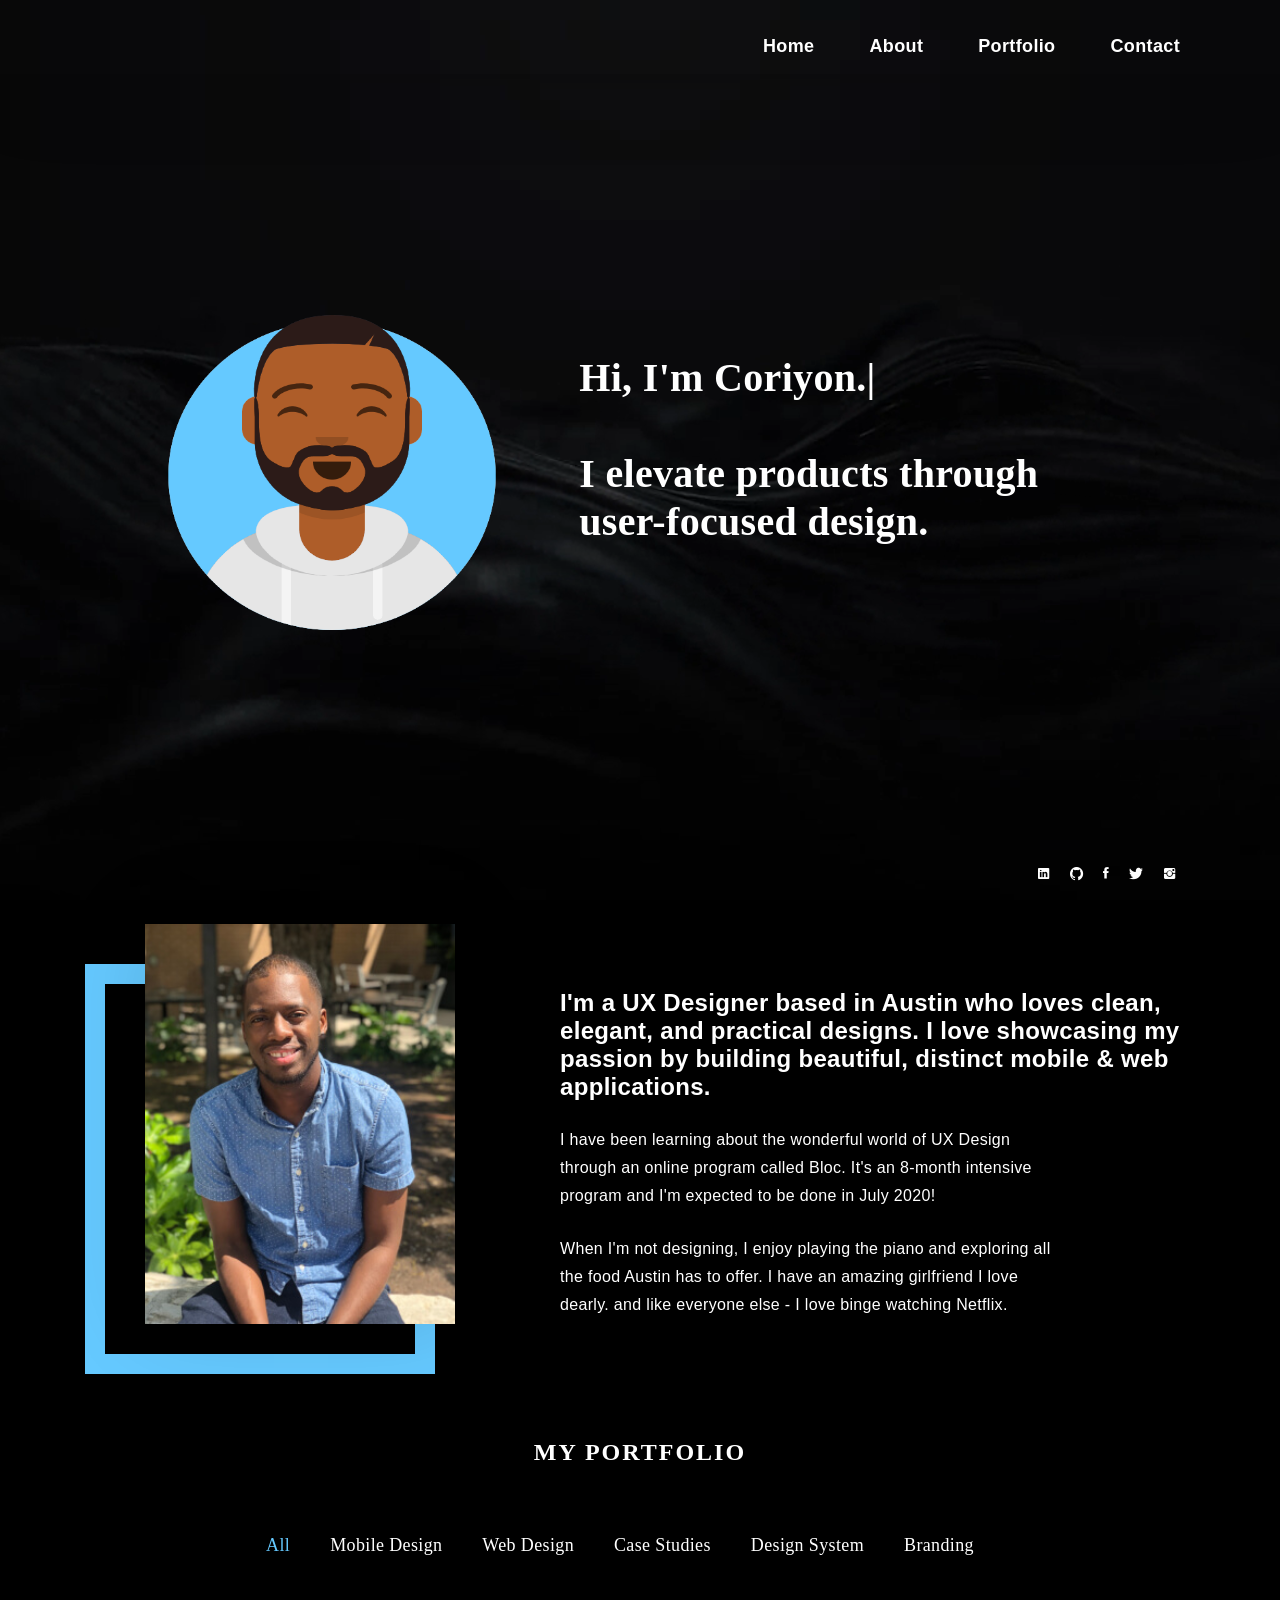
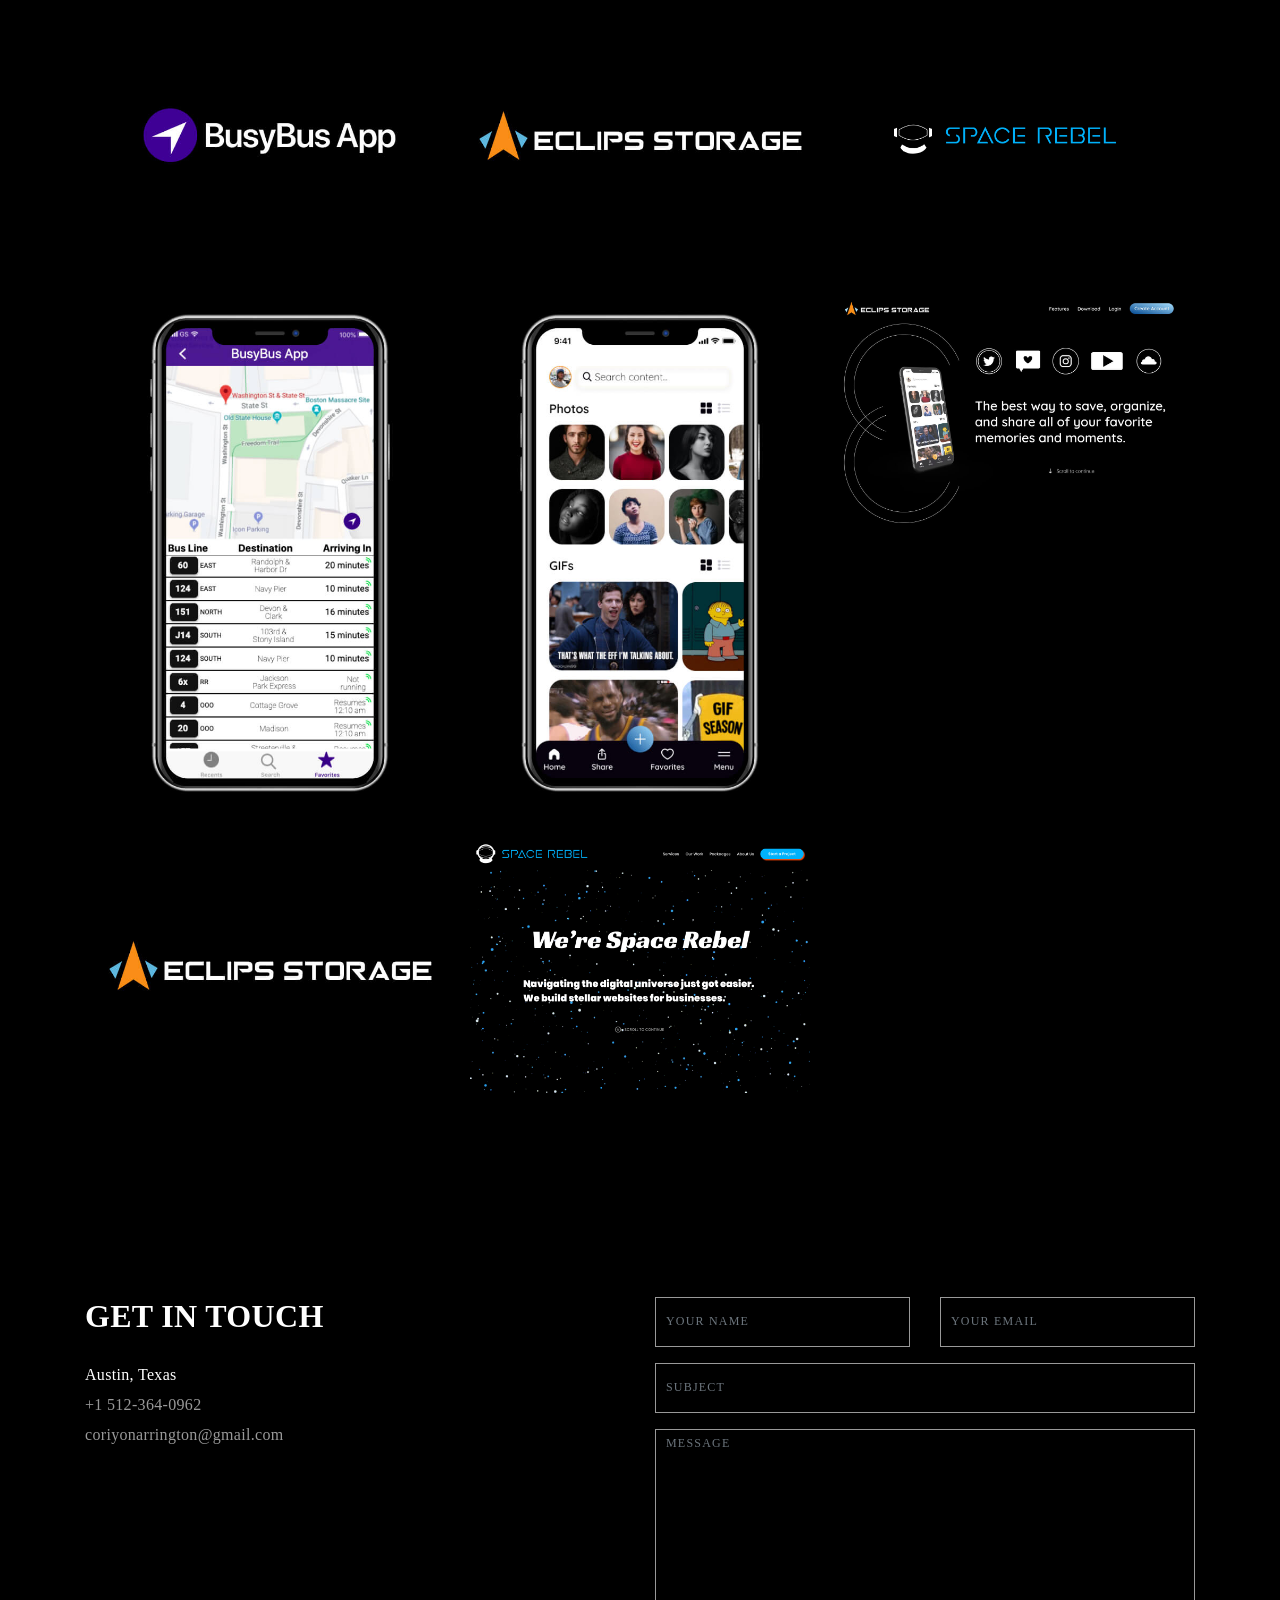
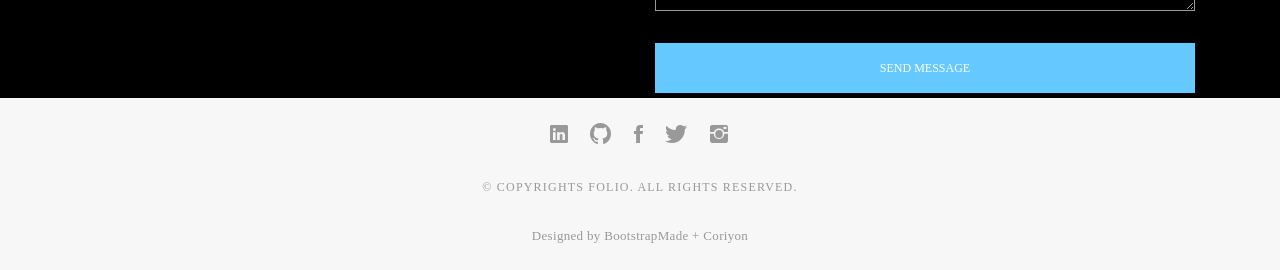
==== commit 125e1dda: "rearranged portfolio items" ====
--- a/index.html
+++ b/index.html
@@ -236,24 +236,24 @@
               <div class="portfolio-list">
                 <ul class="nav list-unstyled" id="portfolio-flters">
                   <li class="filter filter-active" data-filter=".all">all</li>
-                  <li class="filter" data-filter=".branding">branding</li>
                   <li class="filter" data-filter=".mockups">mobile design</li>
                   <li class="filter" data-filter=".webdesign">web design</li>
                   <li class="filter" data-filter=".casestudies">case studies</li>
                   <li class="filter" data-filter=".designsystem">design system</li>
+                  <li class="filter" data-filter=".branding">branding</li>
                   <!-- <li class="filter" data-filter=".photography">photography</li> -->
                 </ul>
               </div>
 
               <div class="portfolio-container">
-                <div class="col-lg-4 col-md-6 portfolio-thumbnail all branding">
+                <!-- <div class="col-lg-4 col-md-6 portfolio-thumbnail all branding">
                   <a
                     class="popup-img"
                     href="https://www.figma.com/proto/xo00ZZnhO0f7jzDENdCLJH/Craigslist-Logo-Redesign?node-id=17%3A0&viewport=174%2C406%2C0.5116689205169678&scaling=scale-down-width"
                   >
                     <img src="assets/img/portfolio/1.jpg" alt="img" />
                   </a>
-                </div>
+                </div> -->
 
                 <div
                   class="col-lg-4 col-md-6 portfolio-thumbnail all casestudies"
@@ -266,12 +266,23 @@
                   </a>
                 </div>
 
-                <div class="col-lg-4 col-md-6 portfolio-thumbnail all branding">
-                  <a
-                    class="popup-img"
-                    href="https://www.figma.com/proto/FJ9Vb8gAfj0sWk7hQT8lwo/UX-Intensive?node-id=585%3A21716&viewport=1032%2C840%2C0.057067811489105225&scaling=scale-down-width"
+                <div class="col-lg-4 col-md-6 portfolio-thumbnail all casestudies">
+                  <a
+                    class="popup-img"
+                    href="https://www.figma.com/proto/FJ9Vb8gAfj0sWk7hQT8lwo/UX-Intensive?node-id=691%3A25486&viewport=629%2C325%2C0.05882430449128151&scaling=scale-down-width"
                   >
                     <img src="assets/img/portfolio/3.jpg" alt="img" />
+                  </a>
+                </div>
+
+                <div
+                  class="col-lg-4 col-md-6 portfolio-thumbnail all designsystem"
+                >
+                  <a
+                    class="popup-img"
+                    href="https://www.figma.com/proto/s2TnXNvW1nibCOChJrGayd/Space-Rebel?node-id=483%3A2061&viewport=1136%2C338%2C0.13575294613838196&scaling=scale-down-width"
+                  >
+                    <img src="assets/img/portfolio/8.jpg" alt="img" />
                   </a>
                 </div>
 
@@ -281,6 +292,15 @@
                   </a>
                 </div>
 
+                <div class="col-lg-4 col-md-6 portfolio-thumbnail all mockups">
+                  <a
+                    class="popup-img"
+                    href="https://www.figma.com/proto/FJ9Vb8gAfj0sWk7hQT8lwo/UX-Intensive?node-id=180%3A945&viewport=62%2C366%2C0.0221002995967865&scaling=scale-down"
+                  >
+                    <img src="assets/img/portfolio/4.jpg" alt="img" />
+                  </a>
+                </div>
+
                 <div
                   class="col-lg-4 col-md-6 portfolio-thumbnail webdesign"
                 >
@@ -292,23 +312,15 @@
                   </a>
                 </div>
 
-                <div class="col-lg-4 col-md-6 portfolio-thumbnail casestudies">
-                  <a
-                    class="popup-img"
-                    href="https://www.figma.com/proto/FJ9Vb8gAfj0sWk7hQT8lwo/UX-Intensive?node-id=691%3A25486&viewport=629%2C325%2C0.05882430449128151&scaling=scale-down-width"
+                <div class="col-lg-4 col-md-6 portfolio-thumbnail branding">
+                  <a
+                    class="popup-img"
+                    href="https://www.figma.com/proto/FJ9Vb8gAfj0sWk7hQT8lwo/UX-Intensive?node-id=585%3A21716&viewport=1032%2C840%2C0.057067811489105225&scaling=scale-down-width"
                   >
                     <img src="assets/img/portfolio/3.jpg" alt="img" />
                   </a>
                 </div>
 
-                <div class="col-lg-4 col-md-6 portfolio-thumbnail all mockups">
-                  <a
-                    class="popup-img"
-                    href="https://www.figma.com/proto/FJ9Vb8gAfj0sWk7hQT8lwo/UX-Intensive?node-id=180%3A945&viewport=62%2C366%2C0.0221002995967865&scaling=scale-down"
-                  >
-                    <img src="assets/img/portfolio/4.jpg" alt="img" />
-                  </a>
-                </div>
 
                 <div
                   class="col-lg-4 col-md-6 portfolio-thumbnail all webdesign"
@@ -321,16 +333,6 @@
                   </a>
                 </div>
 
-                <div
-                  class="col-lg-4 col-md-6 portfolio-thumbnail all designsystem"
-                >
-                  <a
-                    class="popup-img"
-                    href="https://www.figma.com/proto/s2TnXNvW1nibCOChJrGayd/Space-Rebel?node-id=483%3A2061&viewport=1136%2C338%2C0.13575294613838196&scaling=scale-down-width"
-                  >
-                    <img src="assets/img/portfolio/8.jpg" alt="img" />
-                  </a>
-                </div>
               </div>
             </div>
           </div>
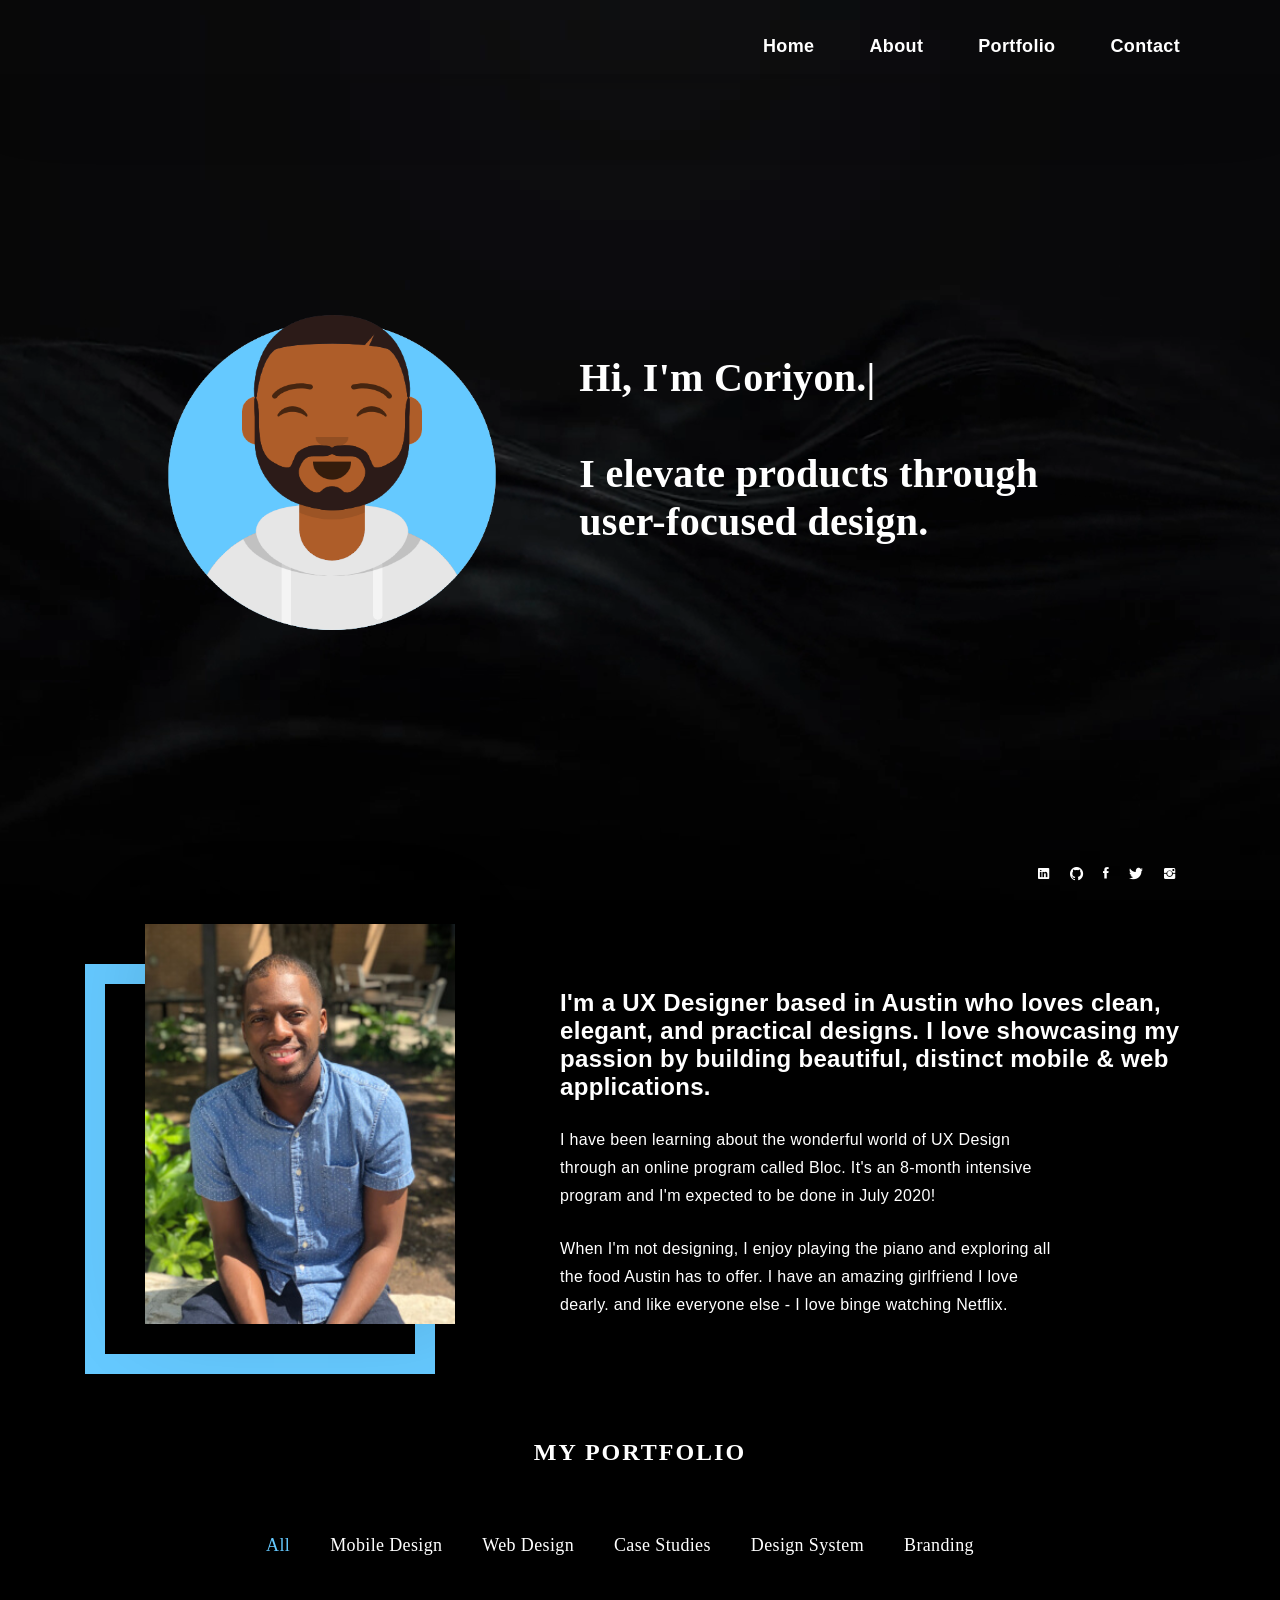
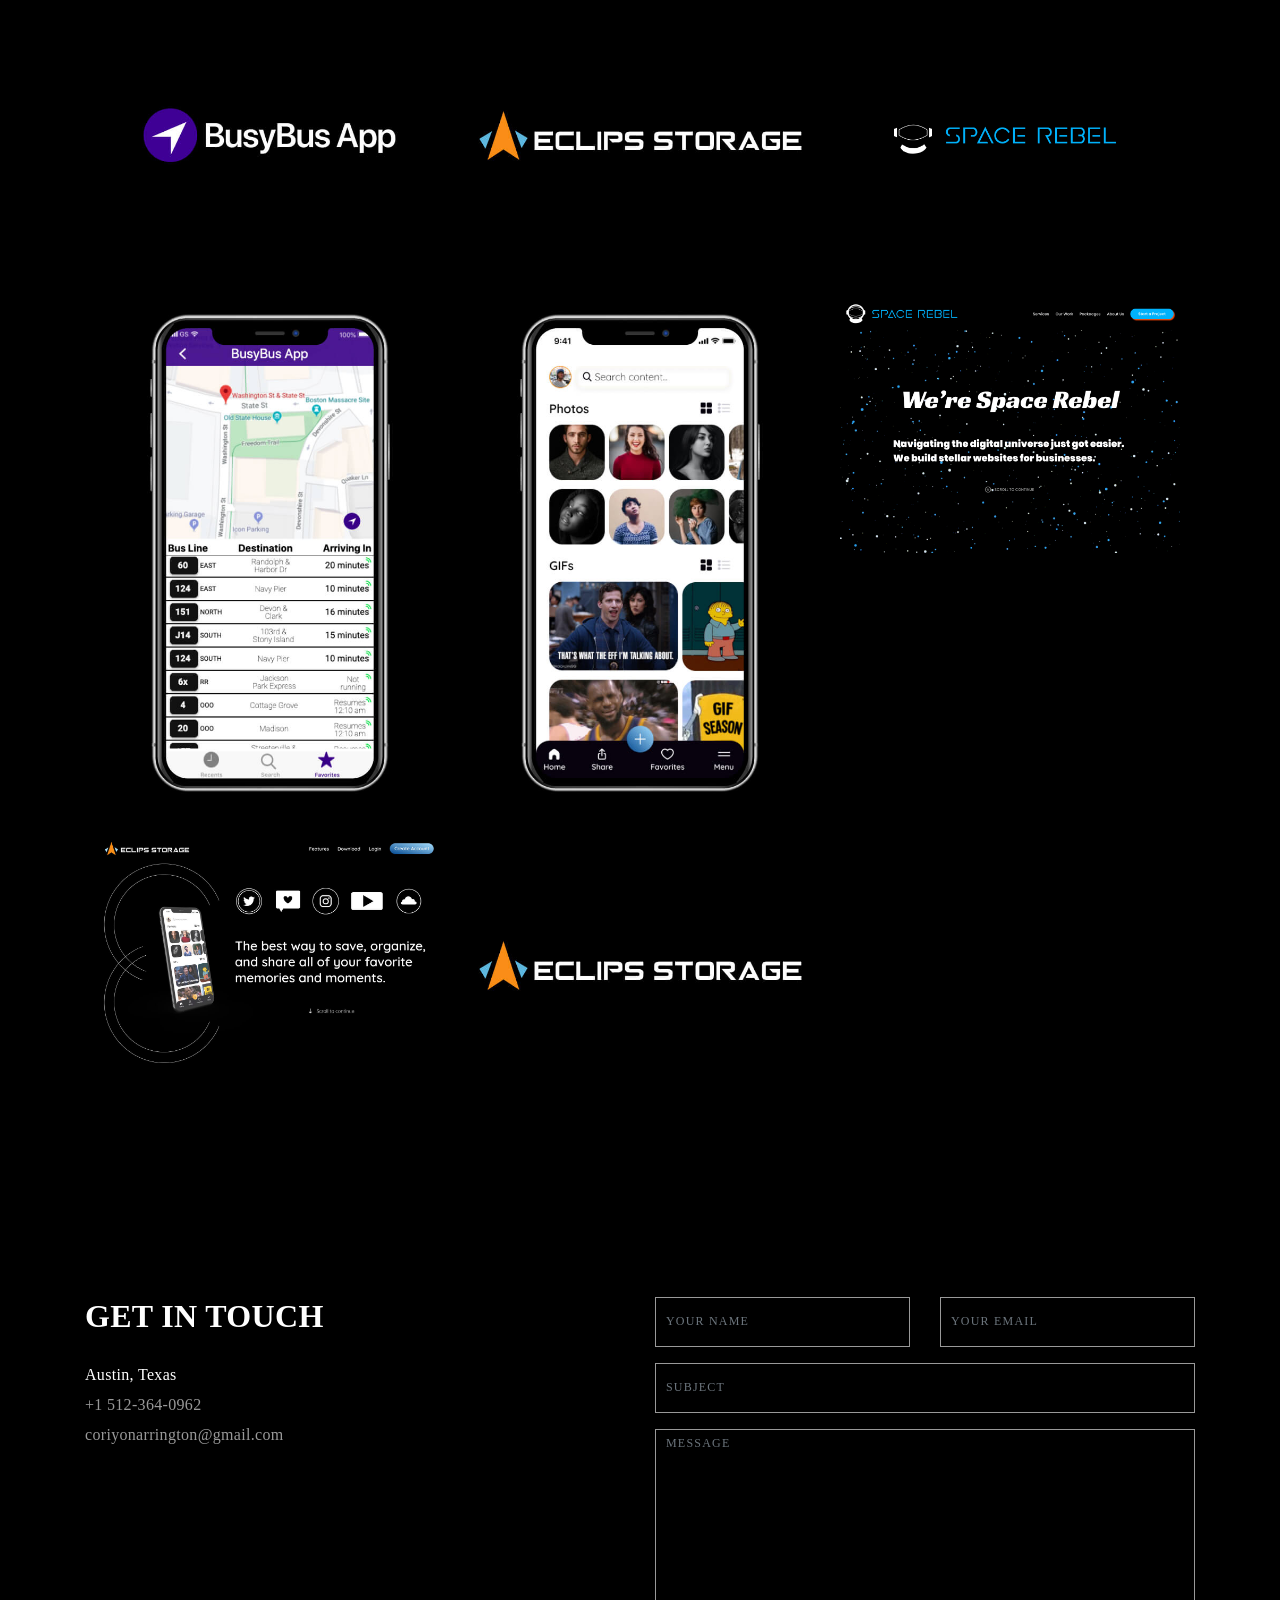
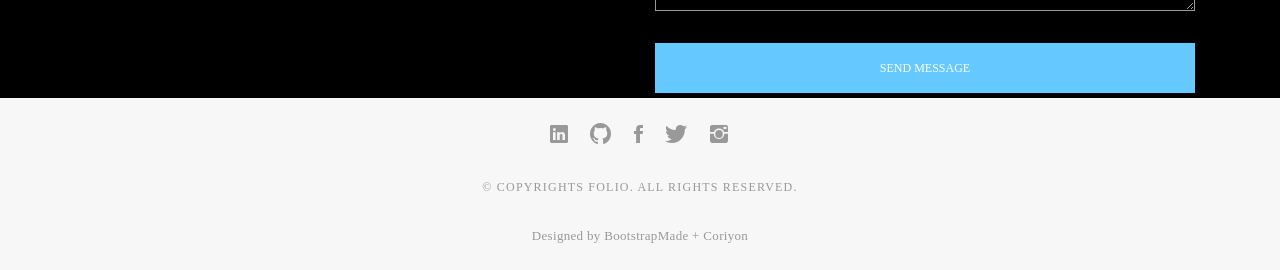
==== commit a5cd0555: "rearraged portfolio order" ====
--- a/index.html
+++ b/index.html
@@ -302,6 +302,17 @@
                 </div>
 
                 <div
+                  class="col-lg-4 col-md-6 portfolio-thumbnail all webdesign"
+                >
+                  <a
+                    class="popup-img"
+                    href="https://www.figma.com/proto/s2TnXNvW1nibCOChJrGayd/Our-Portfolio-Website?node-id=412%3A1449&viewport=152%2C131%2C0.15433384478092194&scaling=scale-down-width"
+                  >
+                    <img src="assets/img/portfolio/5.jpg" alt="img" />
+                  </a>
+                </div>
+
+                <div
                   class="col-lg-4 col-md-6 portfolio-thumbnail webdesign"
                 >
                   <a
@@ -318,18 +329,6 @@
                     href="https://www.figma.com/proto/FJ9Vb8gAfj0sWk7hQT8lwo/UX-Intensive?node-id=585%3A21716&viewport=1032%2C840%2C0.057067811489105225&scaling=scale-down-width"
                   >
                     <img src="assets/img/portfolio/3.jpg" alt="img" />
-                  </a>
-                </div>
-
-
-                <div
-                  class="col-lg-4 col-md-6 portfolio-thumbnail all webdesign"
-                >
-                  <a
-                    class="popup-img"
-                    href="https://www.figma.com/proto/s2TnXNvW1nibCOChJrGayd/Our-Portfolio-Website?node-id=412%3A1449&viewport=152%2C131%2C0.15433384478092194&scaling=scale-down-width"
-                  >
-                    <img src="assets/img/portfolio/5.jpg" alt="img" />
                   </a>
                 </div>
 
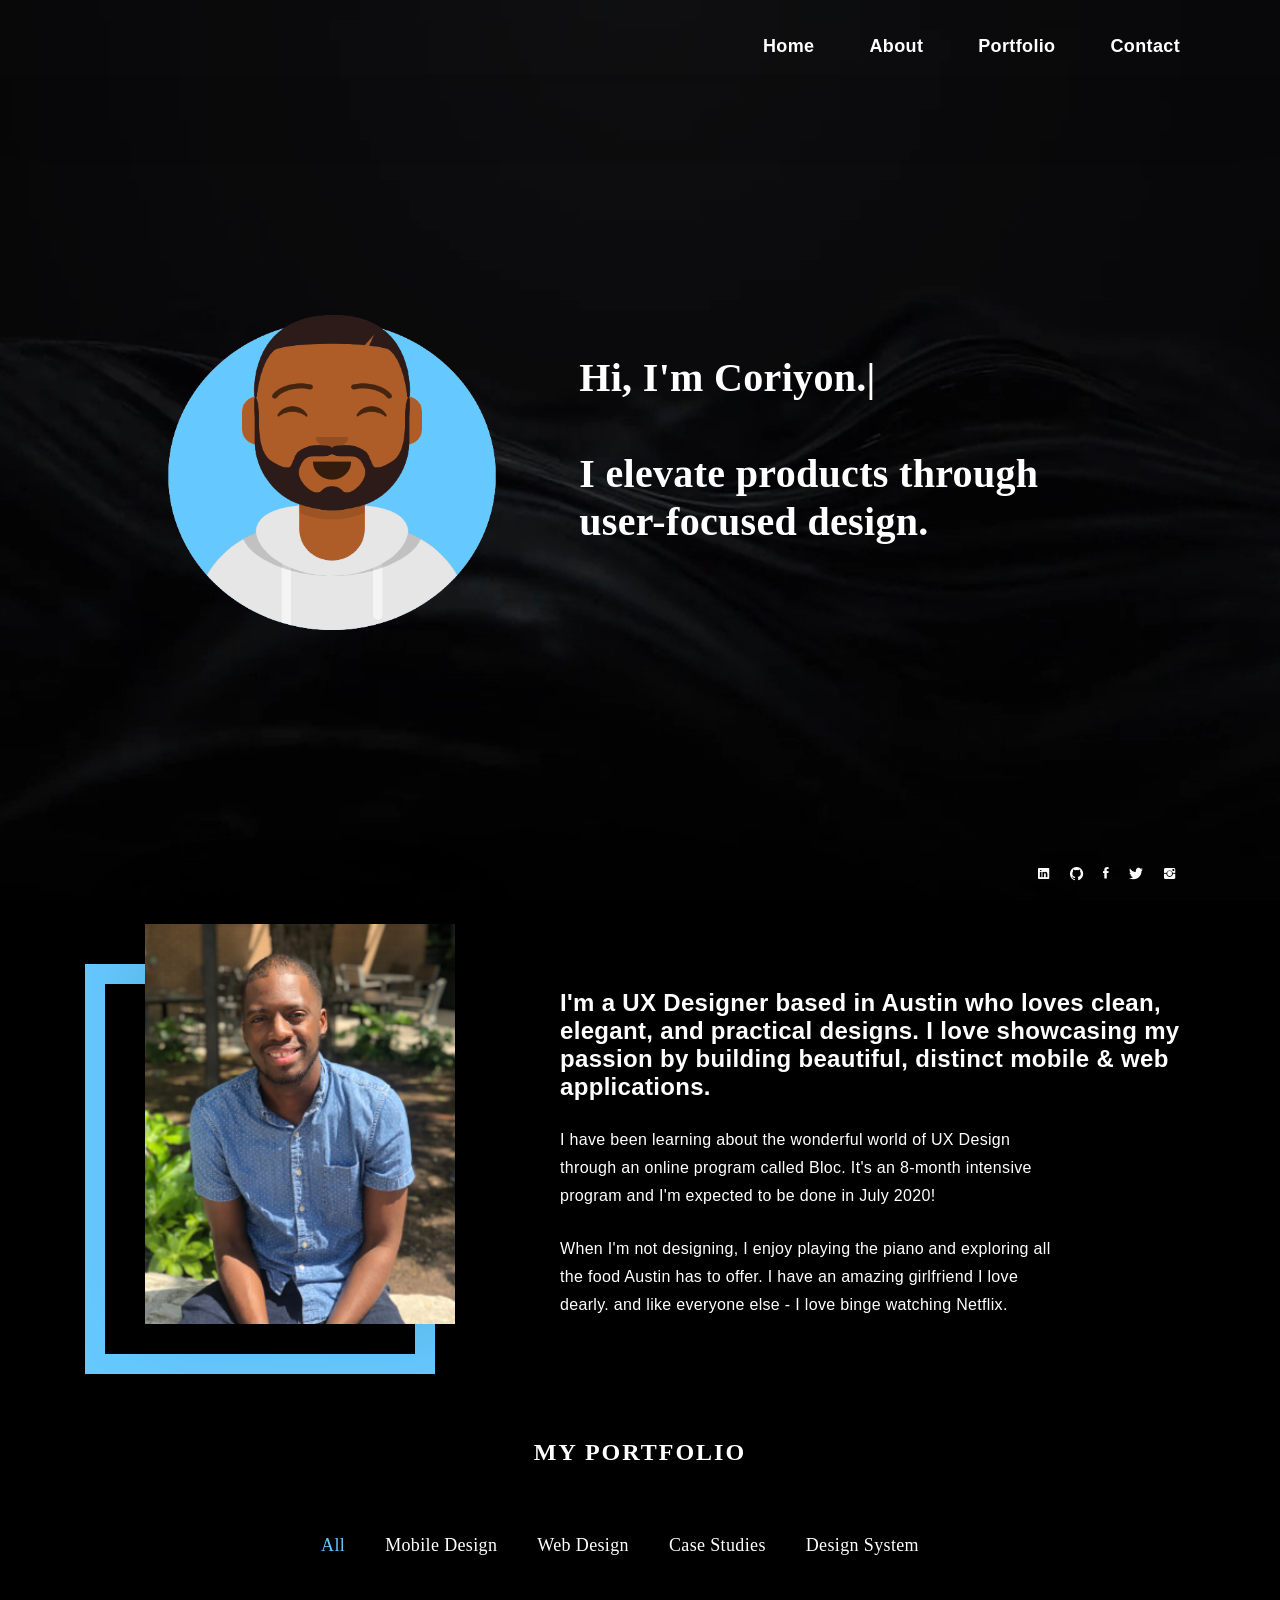
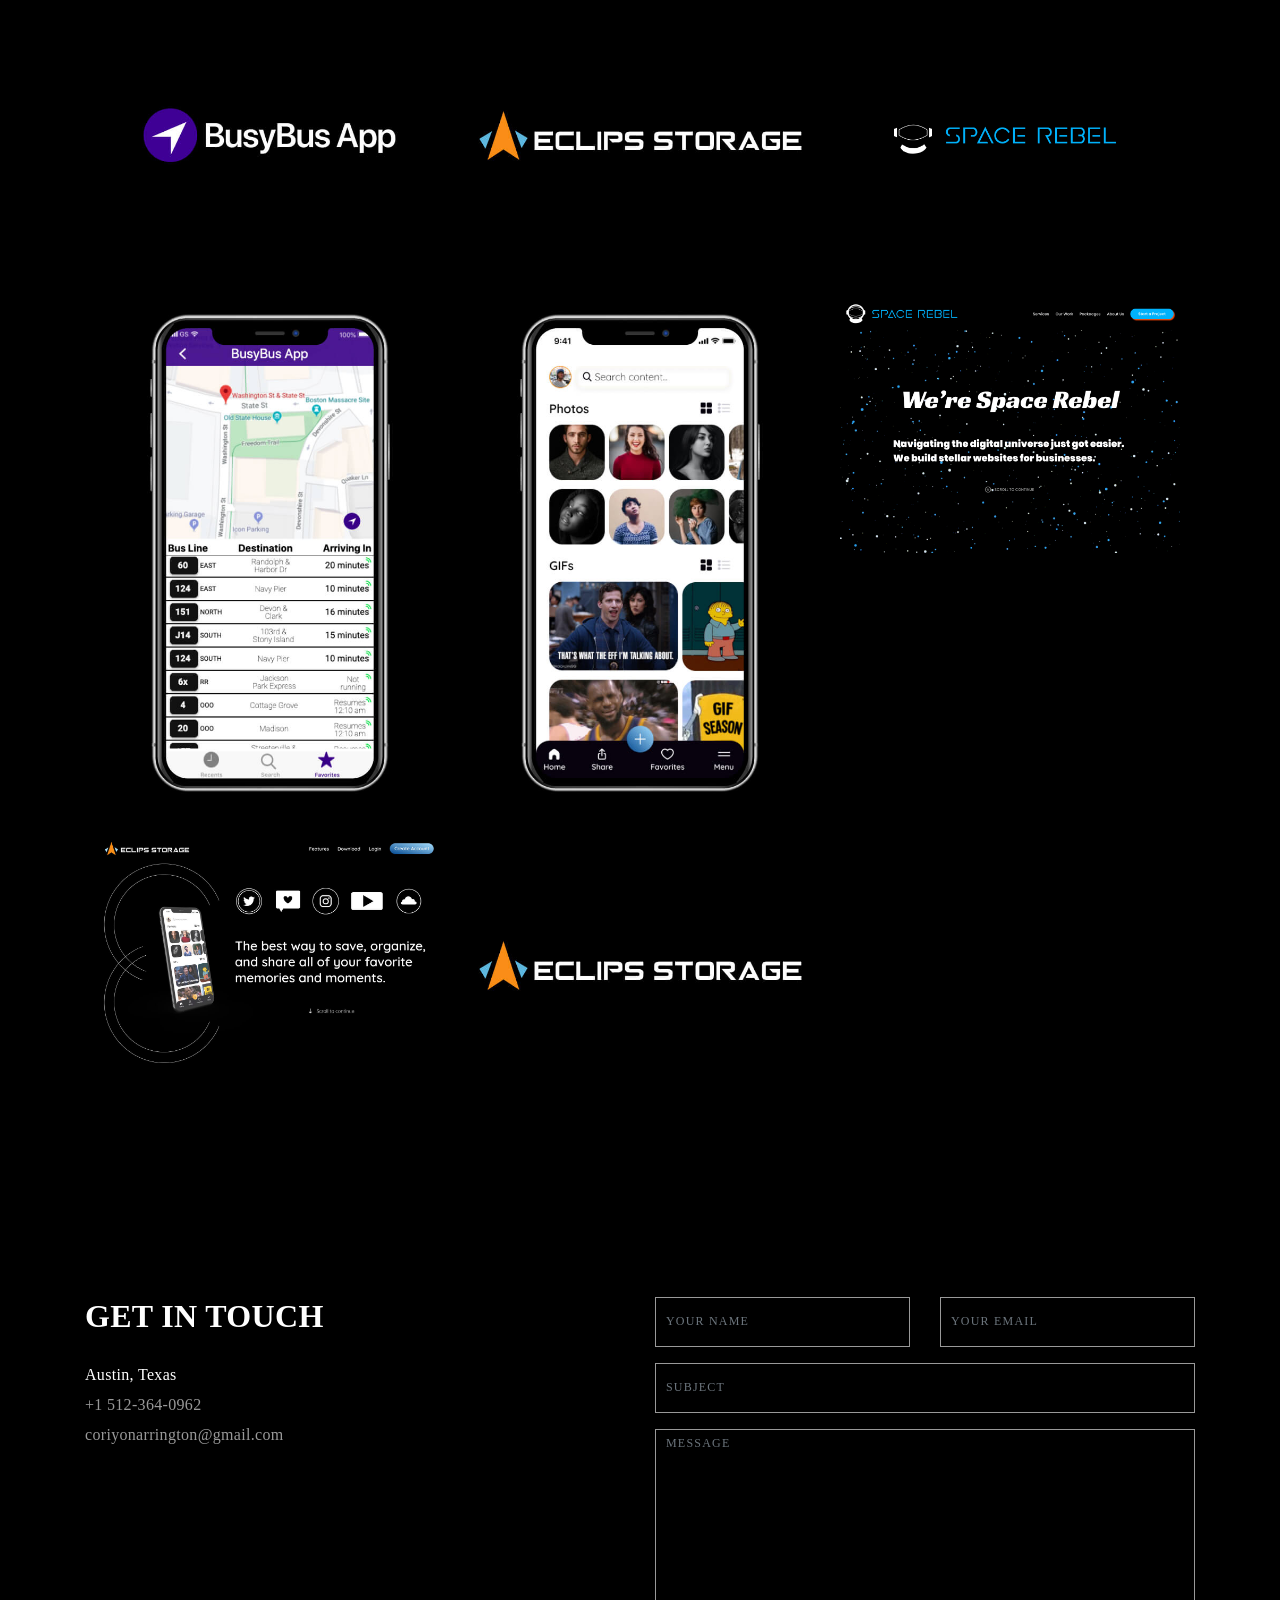
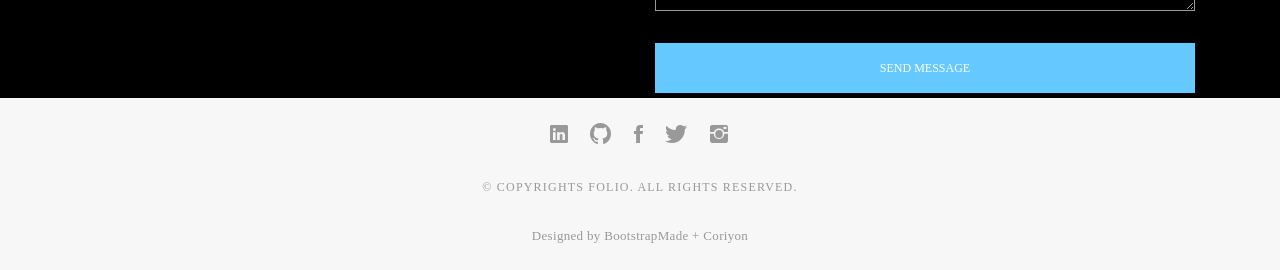
==== commit 189c2e3f: "updated portfolio order" ====
--- a/index.html
+++ b/index.html
@@ -240,7 +240,7 @@
                   <li class="filter" data-filter=".webdesign">web design</li>
                   <li class="filter" data-filter=".casestudies">case studies</li>
                   <li class="filter" data-filter=".designsystem">design system</li>
-                  <li class="filter" data-filter=".branding">branding</li>
+                  <!-- <li class="filter" data-filter=".branding">branding</li> -->
                   <!-- <li class="filter" data-filter=".photography">photography</li> -->
                 </ul>
               </div>
@@ -313,7 +313,7 @@
                 </div>
 
                 <div
-                  class="col-lg-4 col-md-6 portfolio-thumbnail webdesign"
+                  class="col-lg-4 col-md-6 portfolio-thumbnail all webdesign"
                 >
                   <a
                     class="popup-img"
@@ -323,7 +323,7 @@
                   </a>
                 </div>
 
-                <div class="col-lg-4 col-md-6 portfolio-thumbnail branding">
+                <div class="col-lg-4 col-md-6 portfolio-thumbnail all designsystem">
                   <a
                     class="popup-img"
                     href="https://www.figma.com/proto/FJ9Vb8gAfj0sWk7hQT8lwo/UX-Intensive?node-id=585%3A21716&viewport=1032%2C840%2C0.057067811489105225&scaling=scale-down-width"
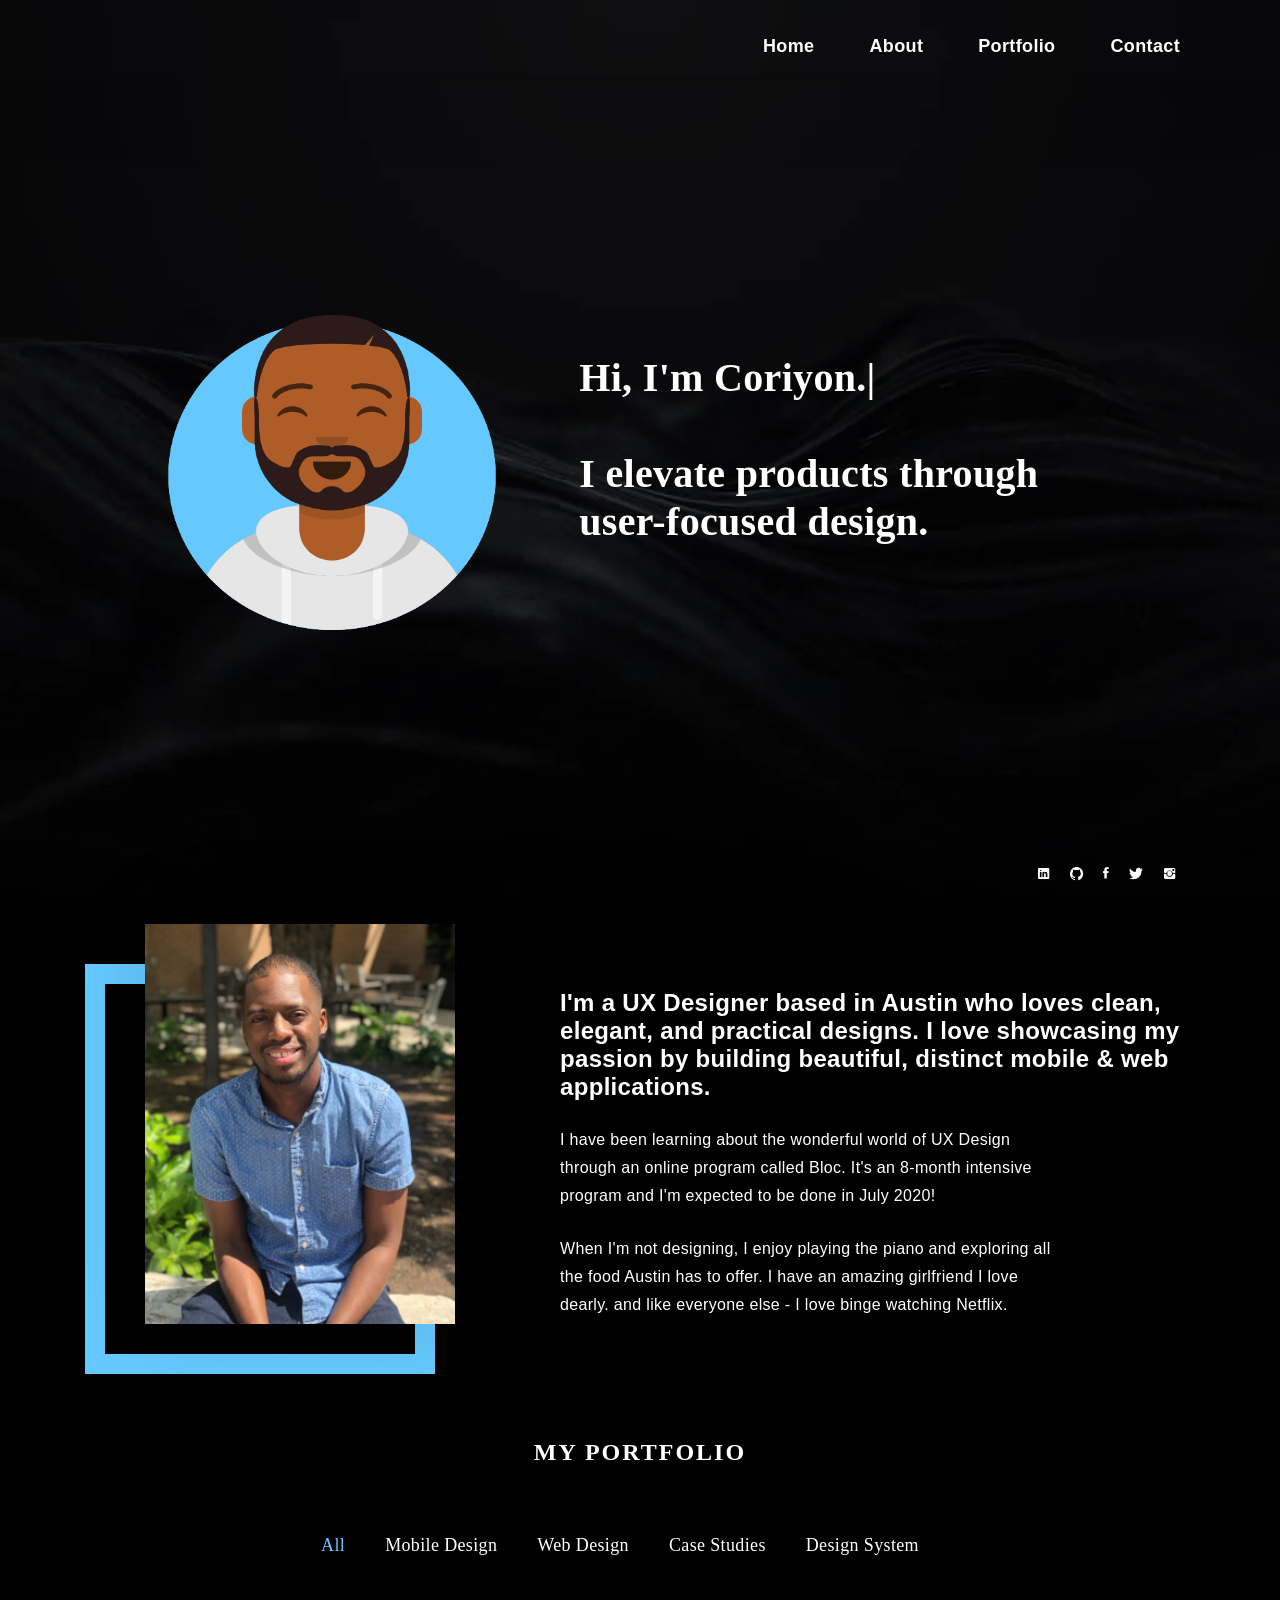
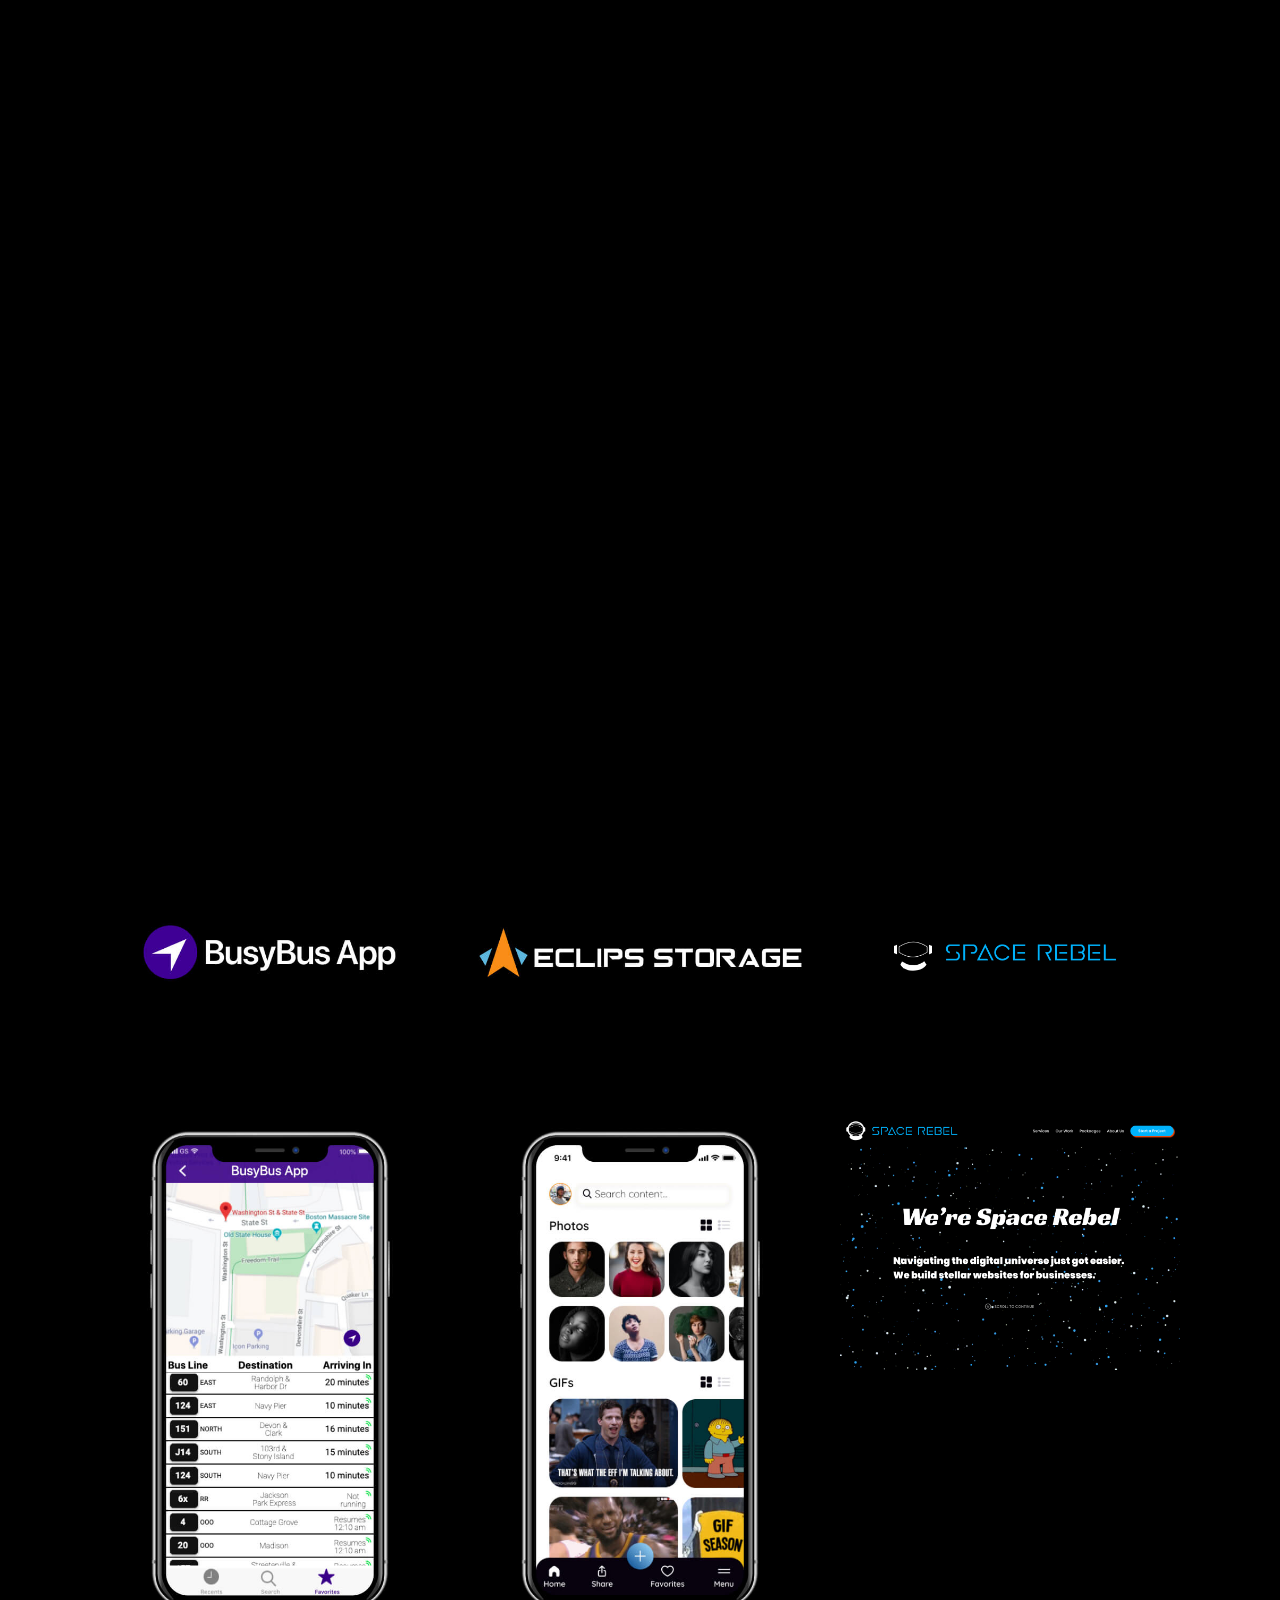
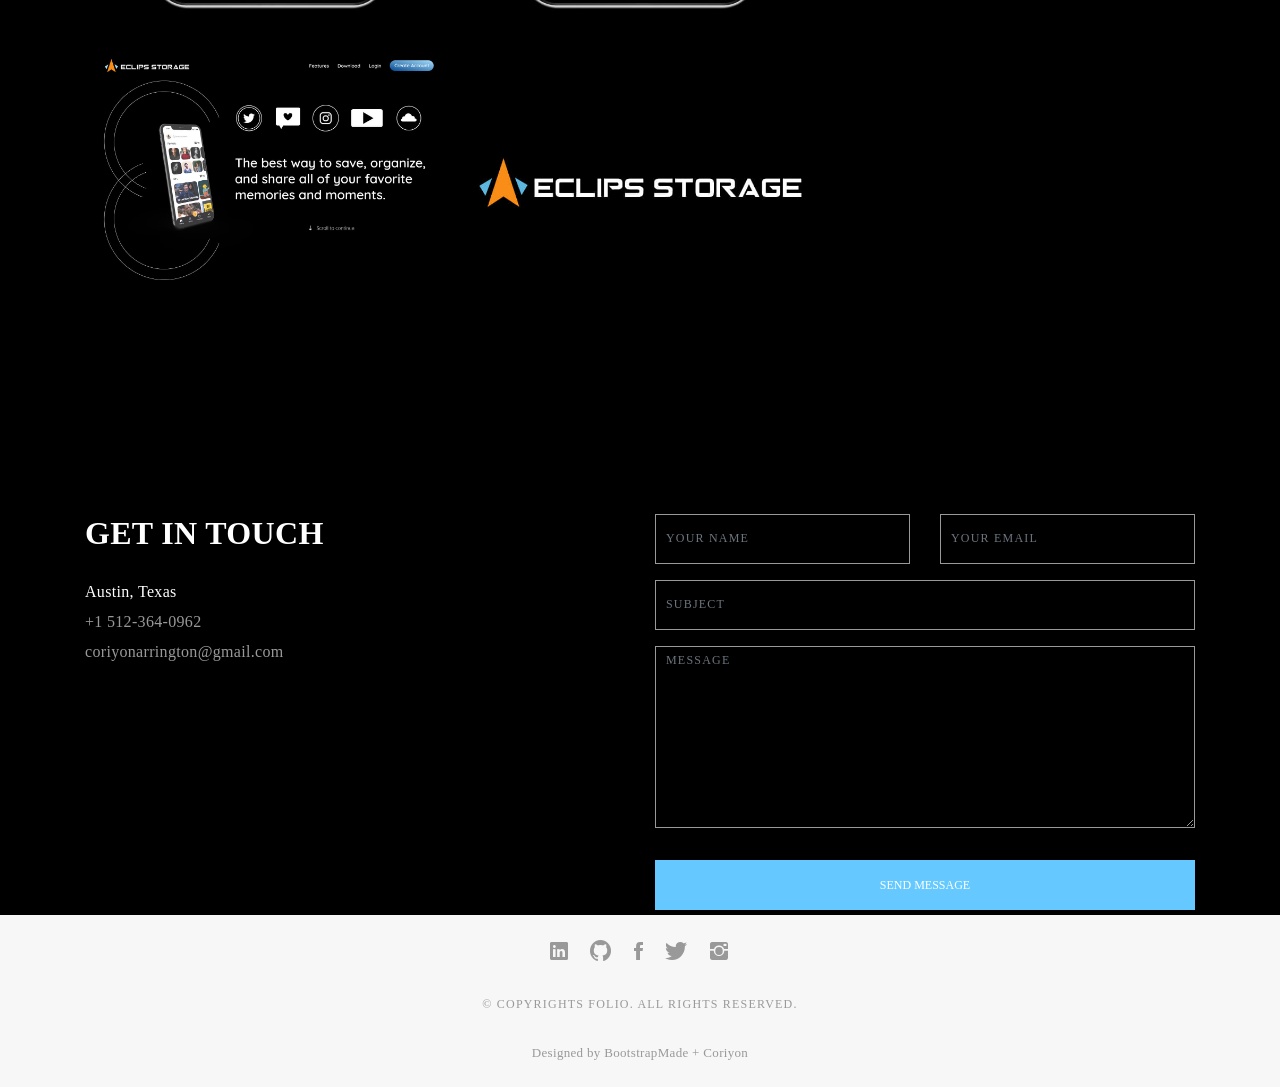
==== commit 83c470f4: "embedded figma code" ====
--- a/index.html
+++ b/index.html
@@ -244,7 +244,7 @@
                   <!-- <li class="filter" data-filter=".photography">photography</li> -->
                 </ul>
               </div>
-
+              <iframe style="border: 1px solid #000000;" width="315" height="812" src="https://www.figma.com/embed?embed_host=share&url=https%3A%2F%2Fwww.figma.com%2Fproto%2FFJ9Vb8gAfj0sWk7hQT8lwo%2FUX-Intensive%3Fnode-id%3D180%253A945%26viewport%3D109%252C266%252C0.01850339025259018%26scaling%3Dcontain&chrome=DOCUMENTATION" allowfullscreen></iframe>
               <div class="portfolio-container">
                 <!-- <div class="col-lg-4 col-md-6 portfolio-thumbnail all branding">
                   <a
@@ -417,7 +417,7 @@
 
                   <ul class="contact-details">
                     <li><a>Austin, Texas</a></li>
-                    <li><a href="tel:5123640962" onclick="confirm(Call Coriyon)">+1 512-364-0962</a></li>
+                    <li><a href="tel:5123640962">+1 512-364-0962</a></li>
                     <li><a href="mailto: coriyonarrington@gmail.com">coriyonarrington@gmail.com</a></li>
                   </ul>
                 </div>
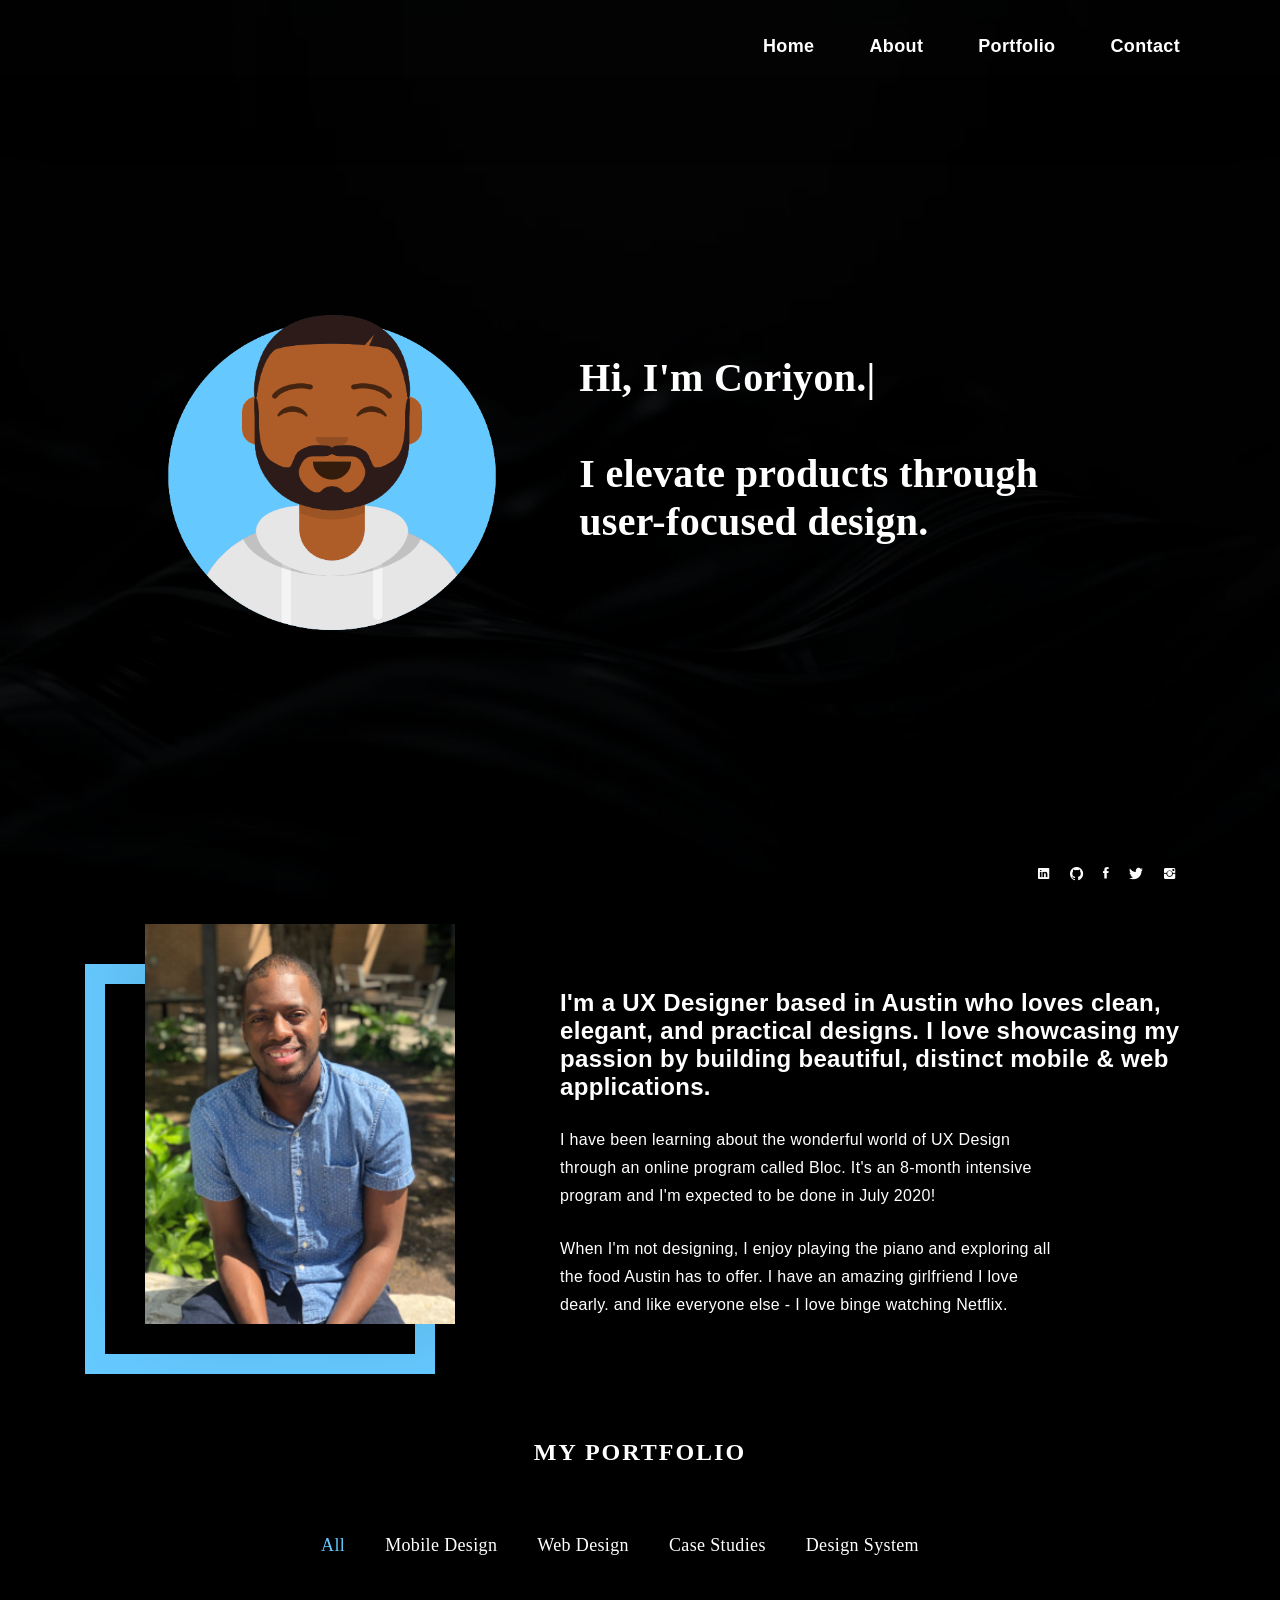
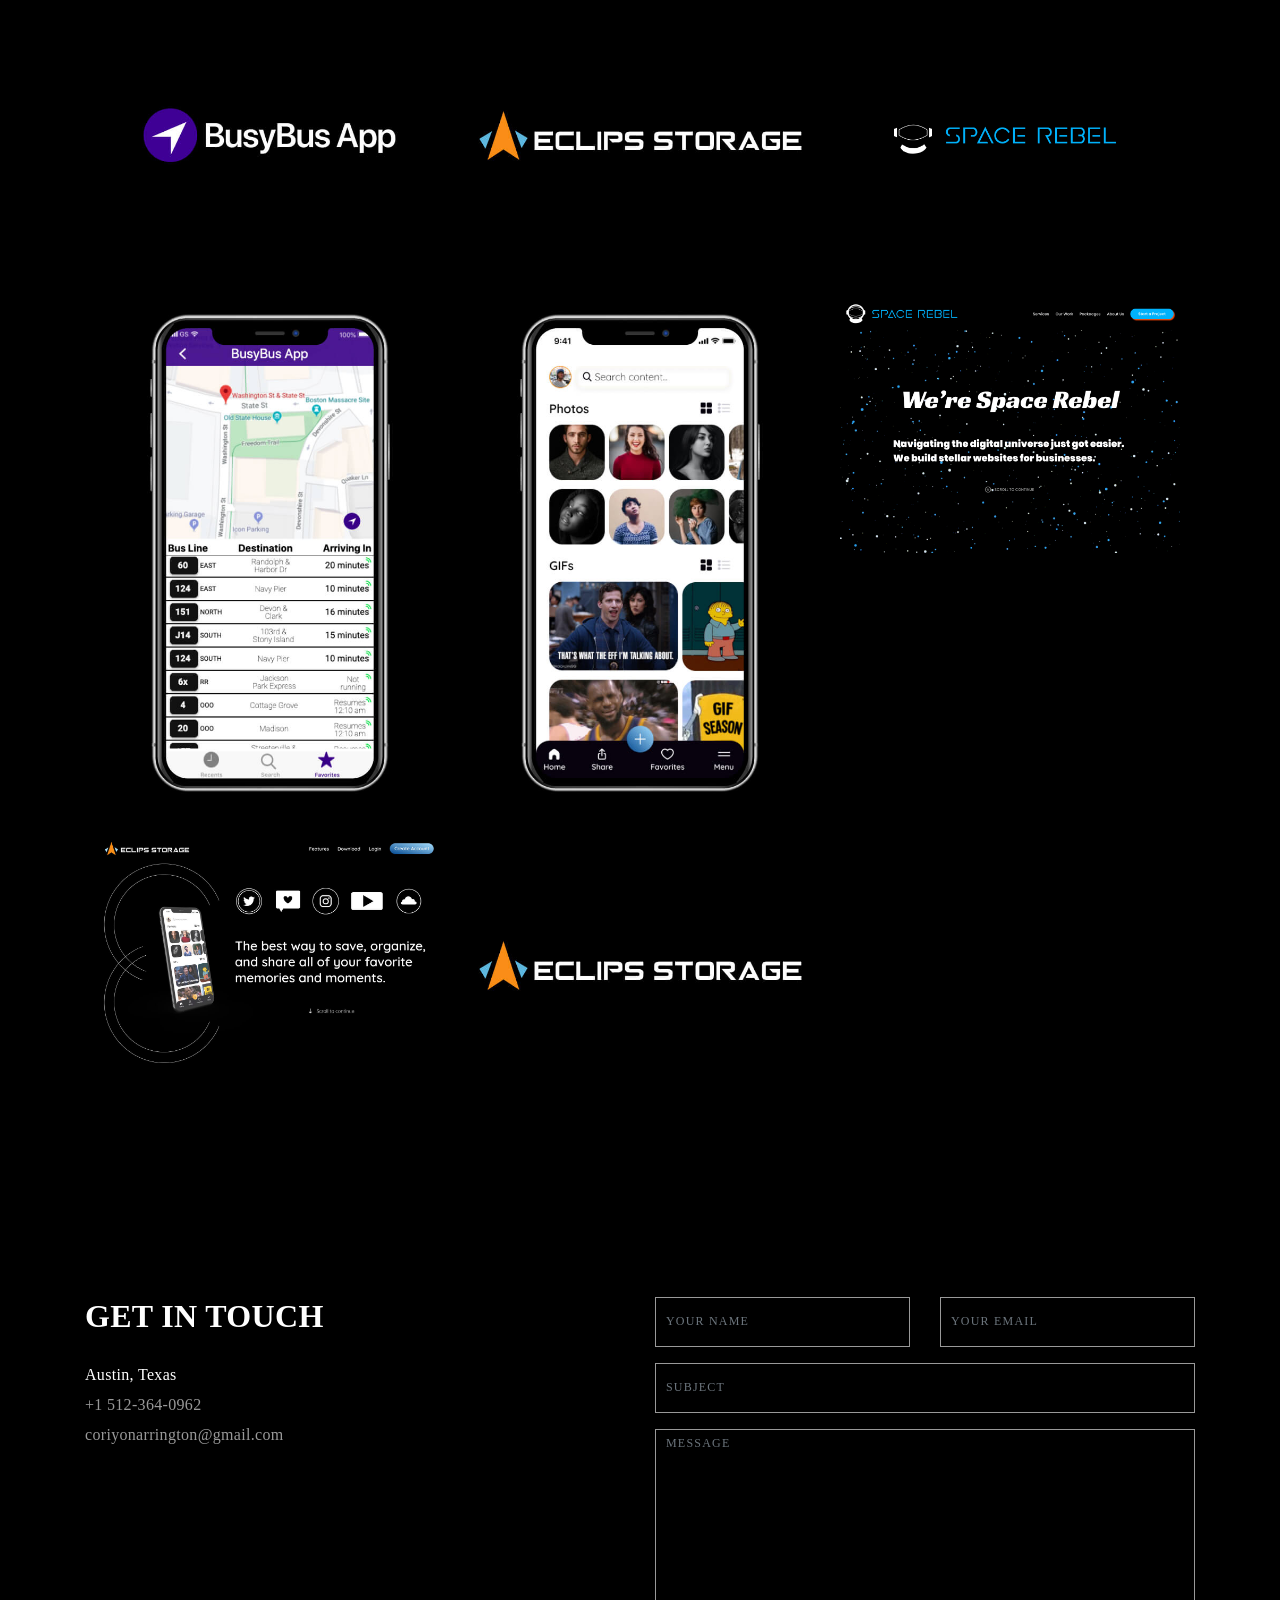
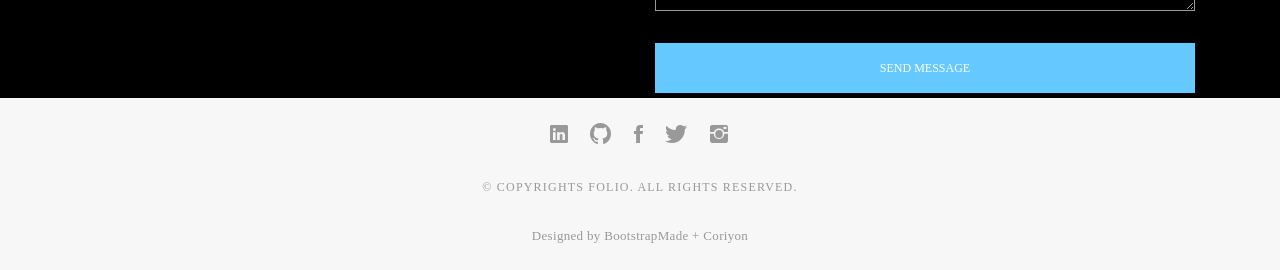
==== commit 79e737a0: "updated video bg, removed unnecessary files" ====
--- a/index.html
+++ b/index.html
@@ -85,9 +85,8 @@
             user-focused design.
           </h1>
           <p class="typed-items" data-typed-person="Coriyon."></p>
-          <video id="VideoBG" poster="poster.jpg" playsinline autoplay muted loop>
-            <source src="video-bg.mp4" type="video/mp4" />
-            <source src="video-bg.webm" type="video/webm" />
+          <video id="VideoBG" poster="assets/img/poster.jpg" playsinline autoplay muted loop>
+            <source src="video-bg2.mp4" type="video/mp4"/>
           </video>
           <ul class="list-unstyled list-social">
             <li>
@@ -244,7 +243,6 @@
                   <!-- <li class="filter" data-filter=".photography">photography</li> -->
                 </ul>
               </div>
-              <iframe style="border: 1px solid #000000;" width="315" height="812" src="https://www.figma.com/embed?embed_host=share&url=https%3A%2F%2Fwww.figma.com%2Fproto%2FFJ9Vb8gAfj0sWk7hQT8lwo%2FUX-Intensive%3Fnode-id%3D180%253A945%26viewport%3D109%252C266%252C0.01850339025259018%26scaling%3Dcontain&chrome=DOCUMENTATION" allowfullscreen></iframe>
               <div class="portfolio-container">
                 <!-- <div class="col-lg-4 col-md-6 portfolio-thumbnail all branding">
                   <a
--- a/assets/css/style.css
+++ b/assets/css/style.css
@@ -253,6 +253,7 @@
   left: 0;
   z-index: -4;
   object-fit: cover;
+  opacity: 0.3;
 }
 
 #avataaars {
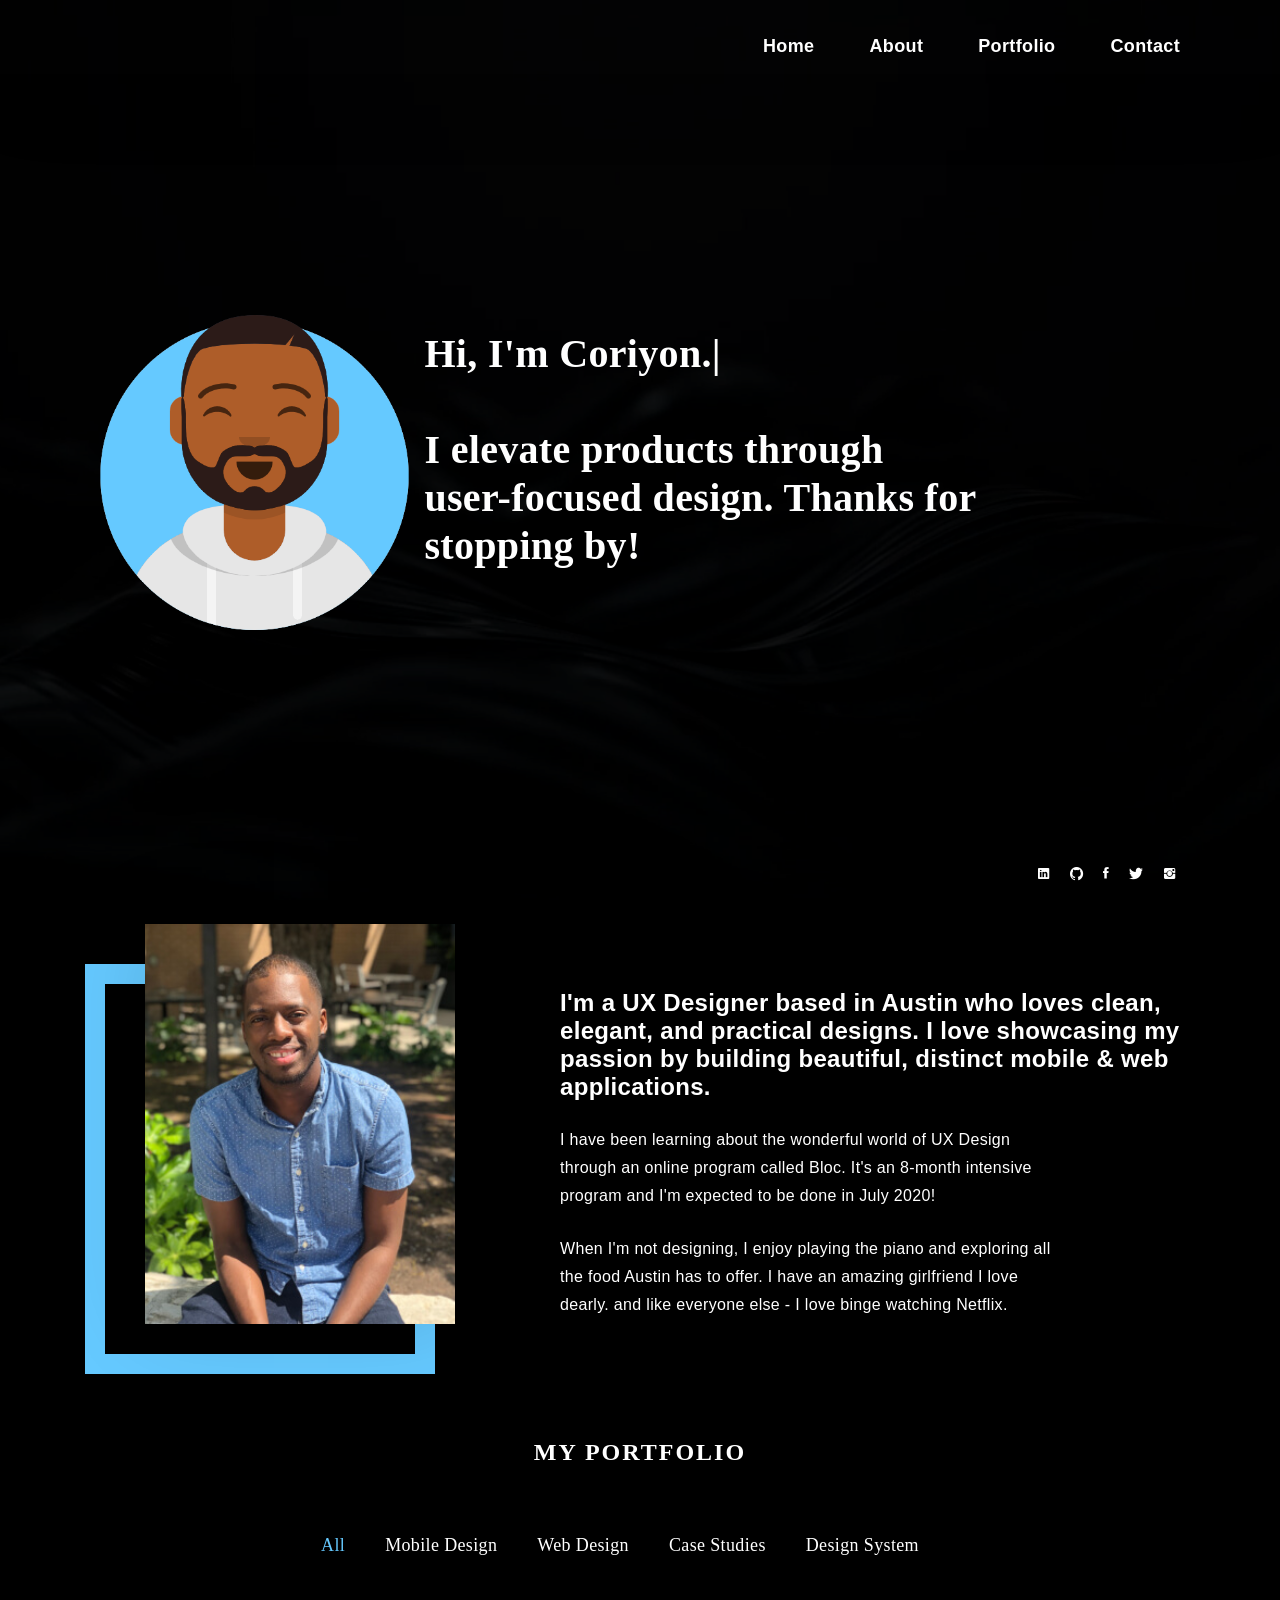
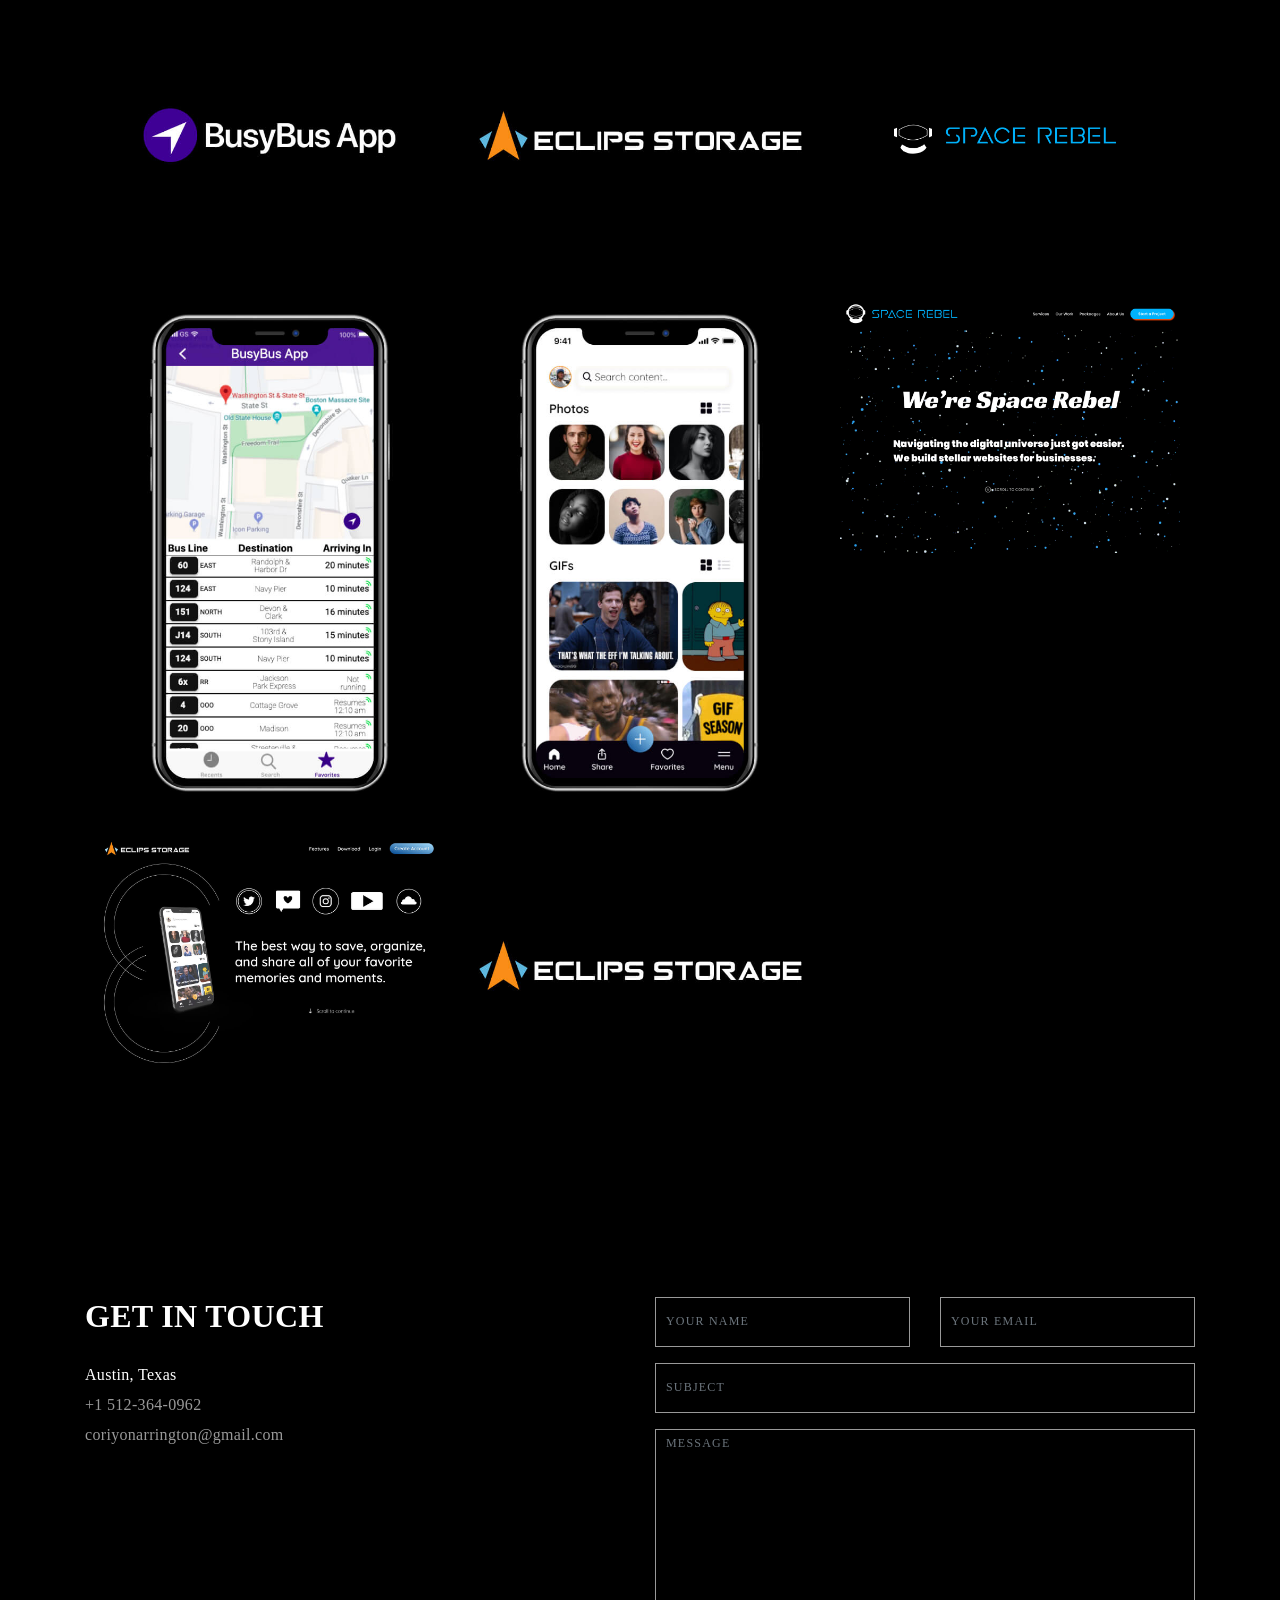
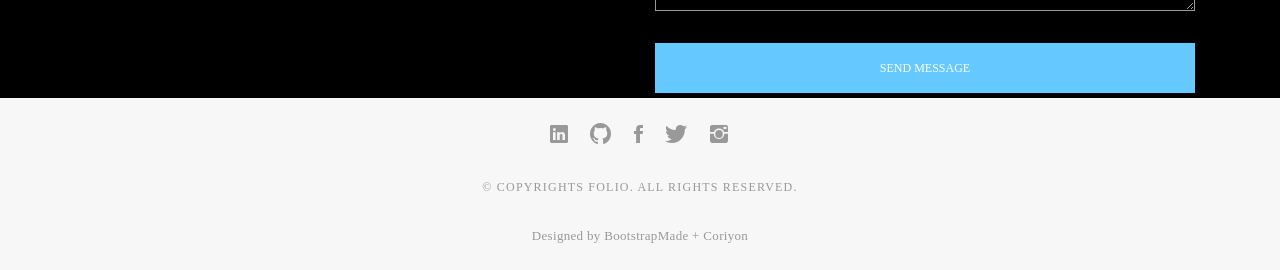
==== commit 7b24b79d: "updated hero content" ====
--- a/index.html
+++ b/index.html
@@ -82,7 +82,7 @@
           <h1>
             Hi, I'm <span class="typed"></span><br /><br />I elevate products
             through<br />
-            user-focused design.
+            user-focused design. Thanks for stopping by!
           </h1>
           <p class="typed-items" data-typed-person="Coriyon."></p>
           <video id="VideoBG" poster="assets/img/poster.jpg" playsinline autoplay muted loop>
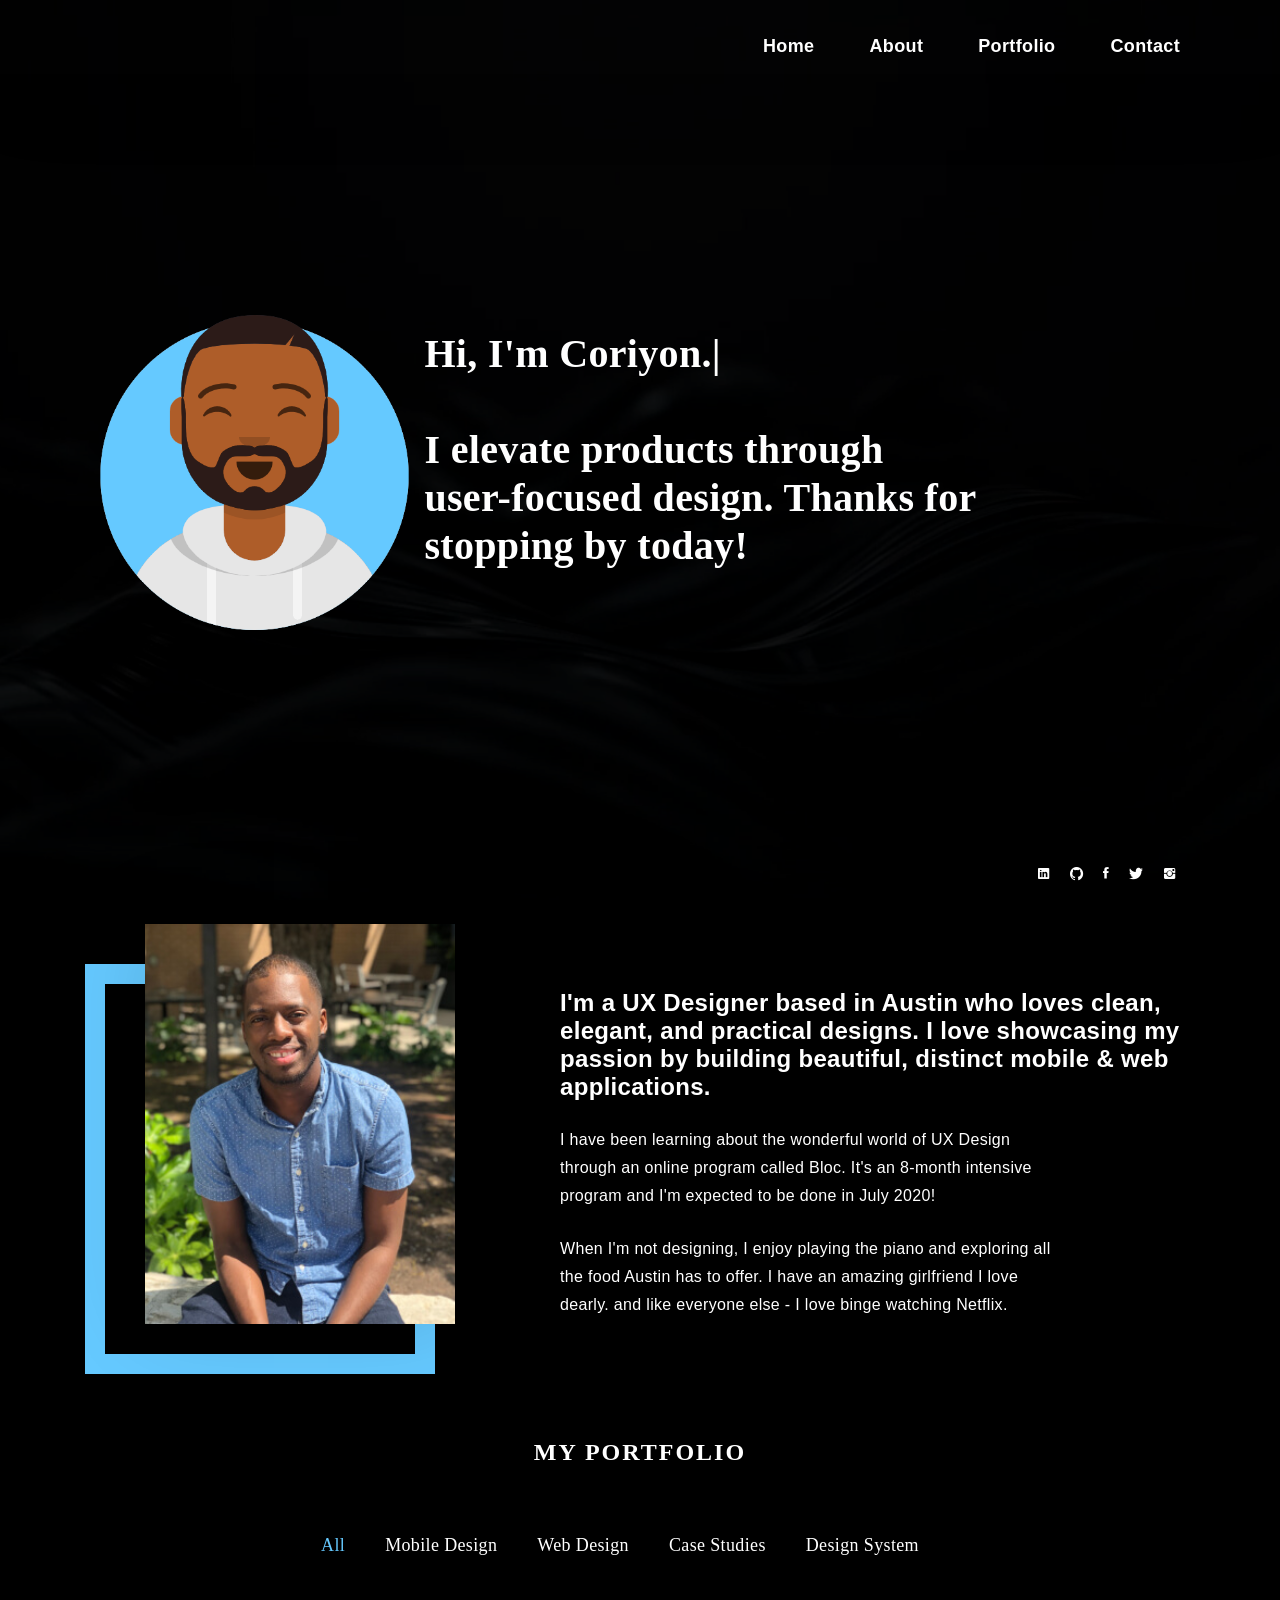
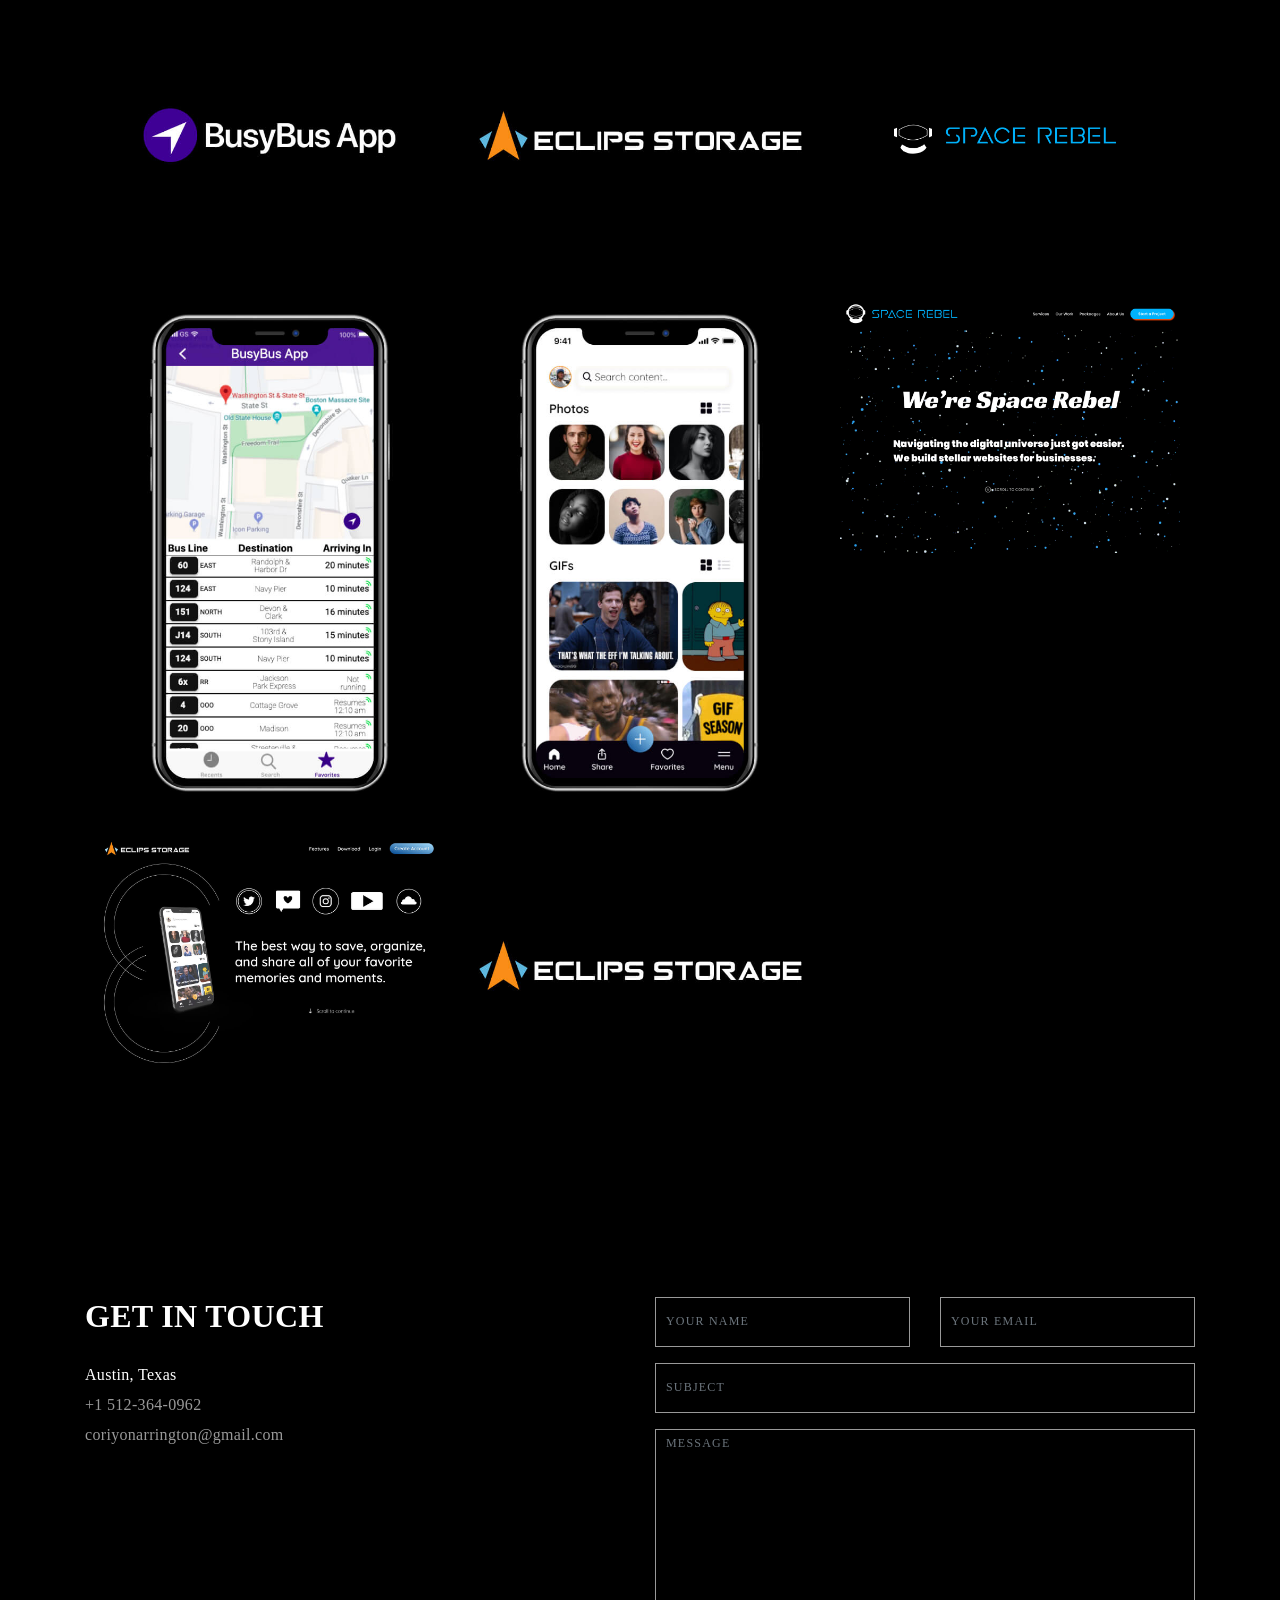
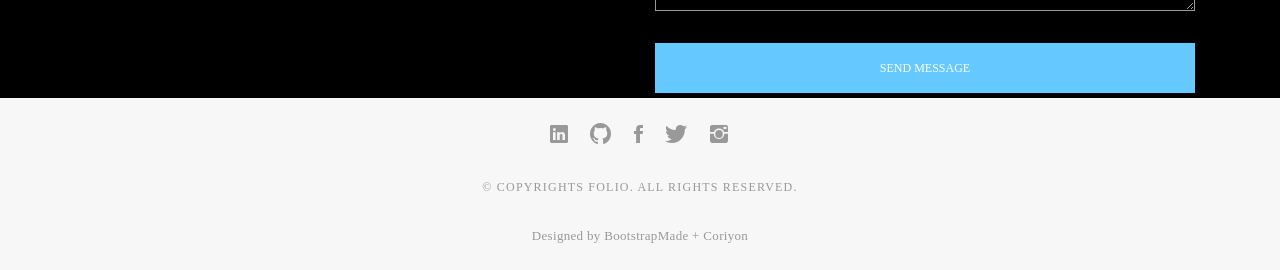
==== commit af0f53e9: "updated hero content" ====
--- a/index.html
+++ b/index.html
@@ -82,7 +82,7 @@
           <h1>
             Hi, I'm <span class="typed"></span><br /><br />I elevate products
             through<br />
-            user-focused design. Thanks for stopping by!
+            user-focused design. Thanks for stopping by today!
           </h1>
           <p class="typed-items" data-typed-person="Coriyon."></p>
           <video id="VideoBG" poster="assets/img/poster.jpg" playsinline autoplay muted loop>
